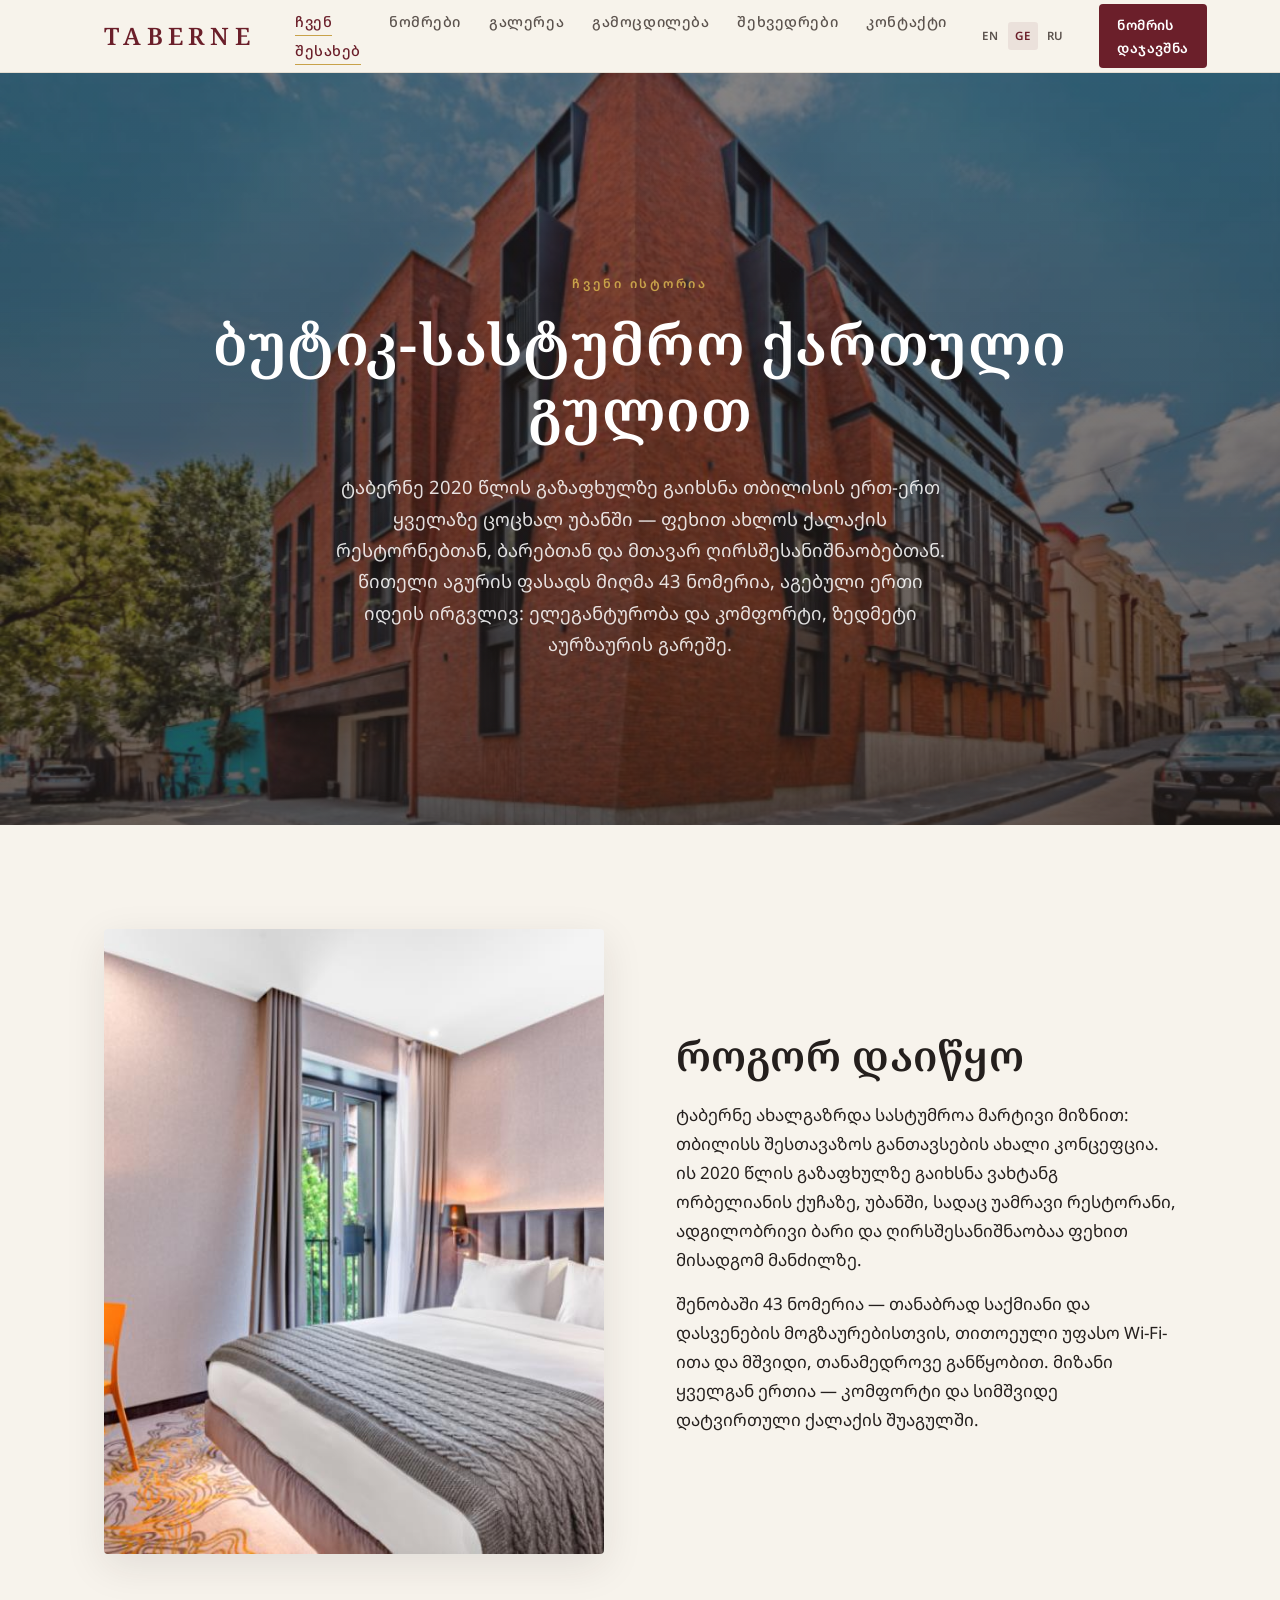
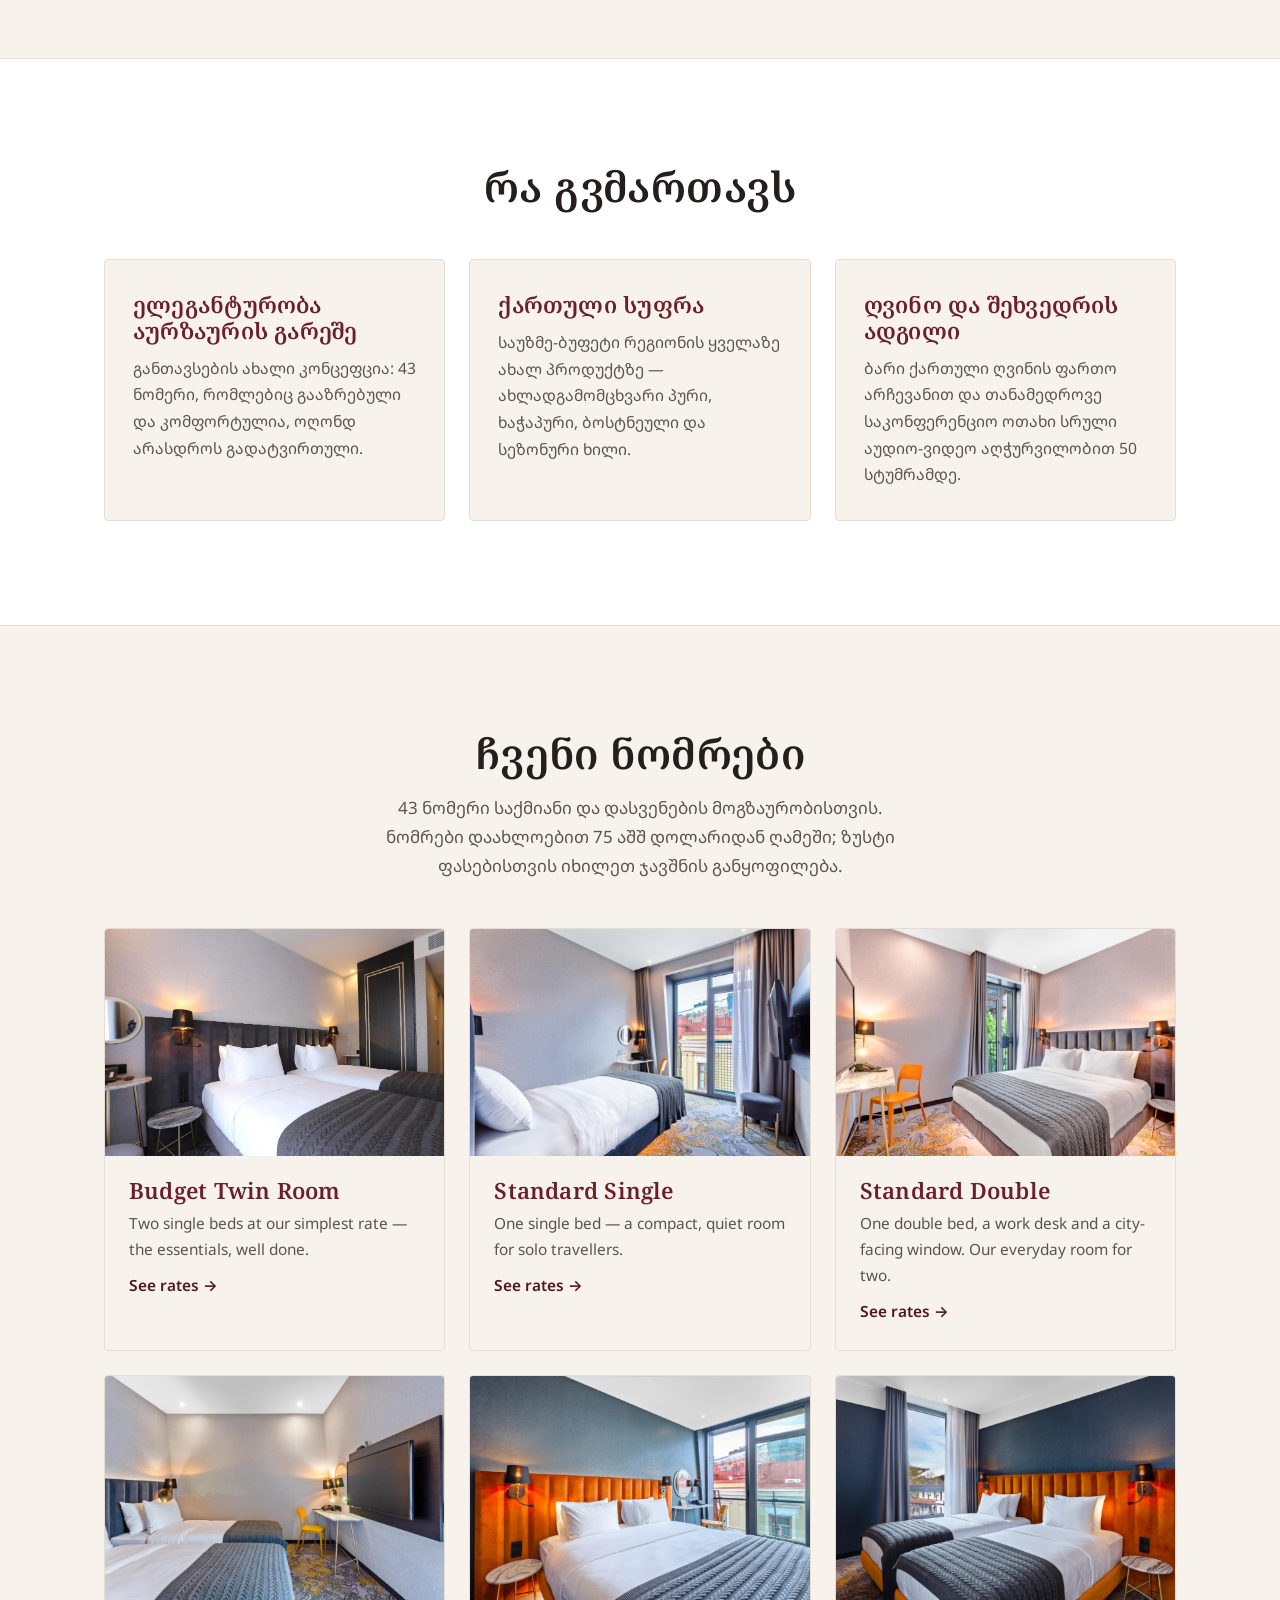
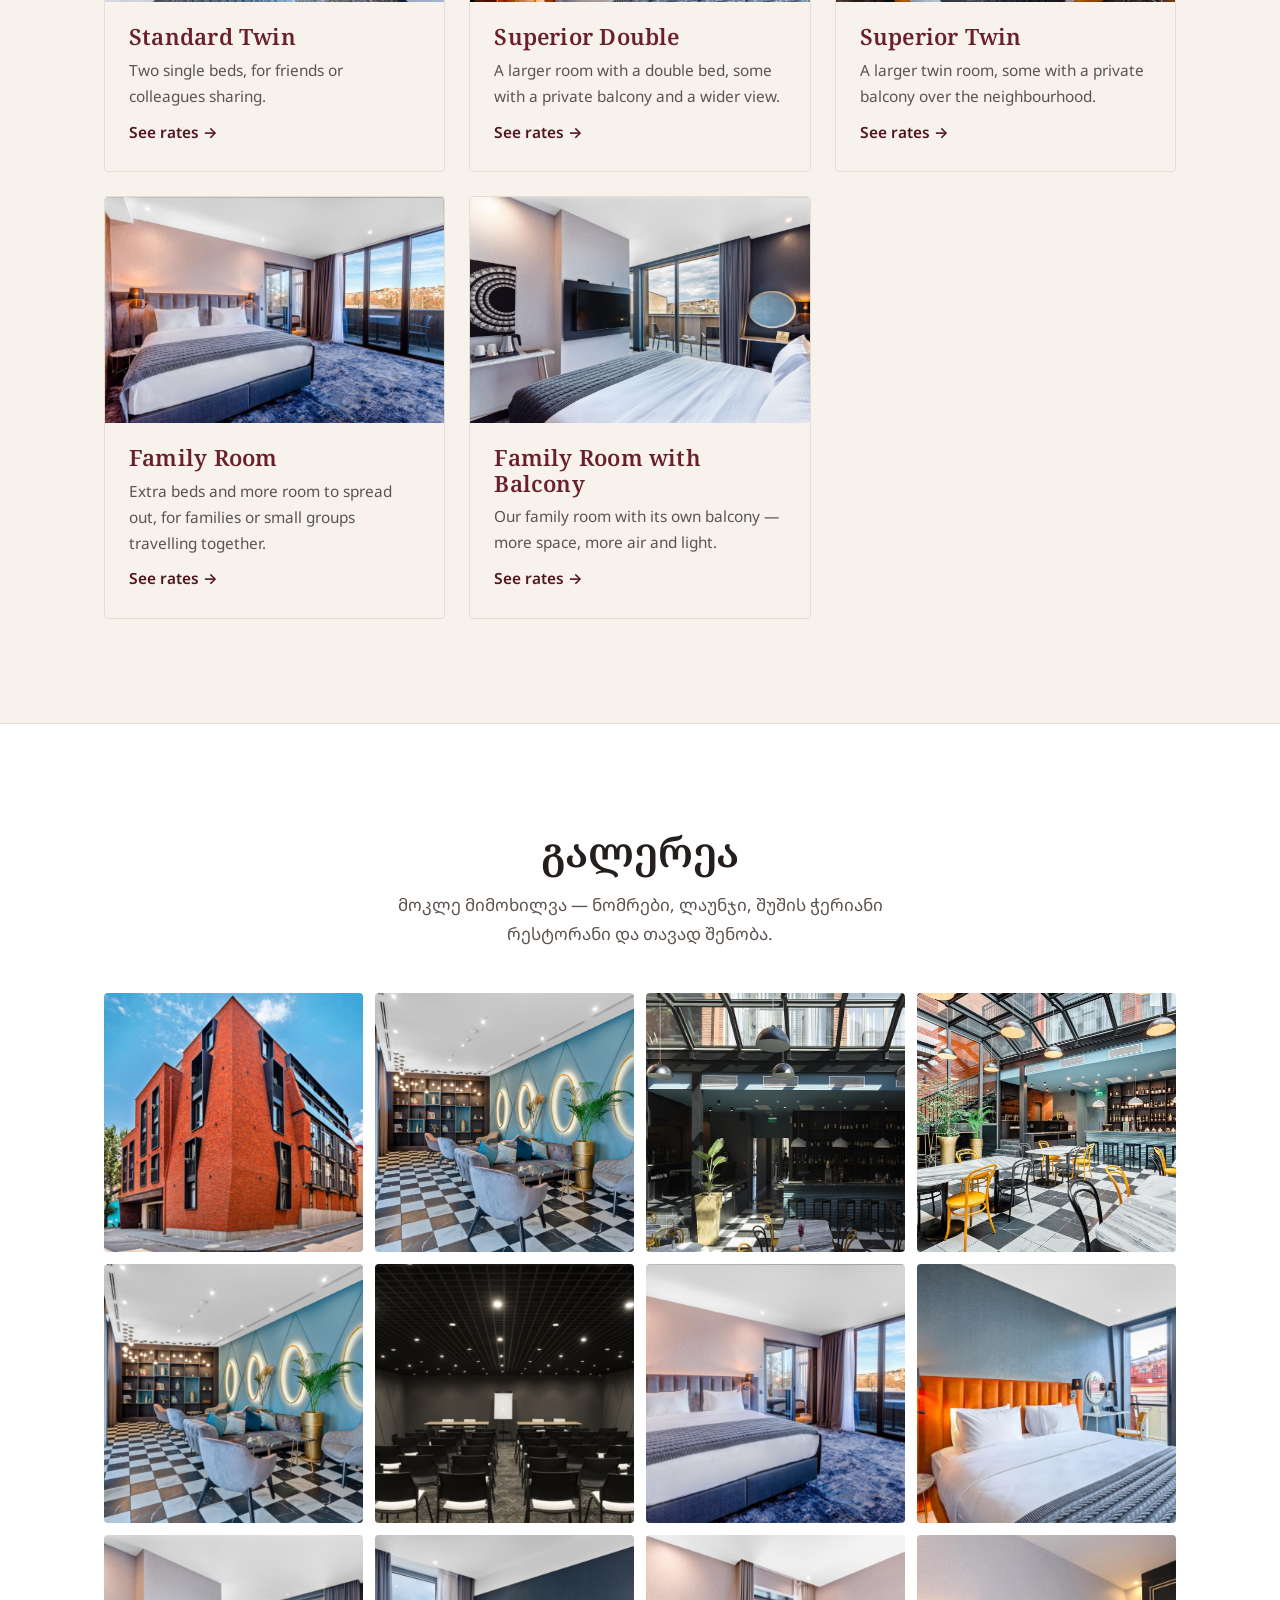
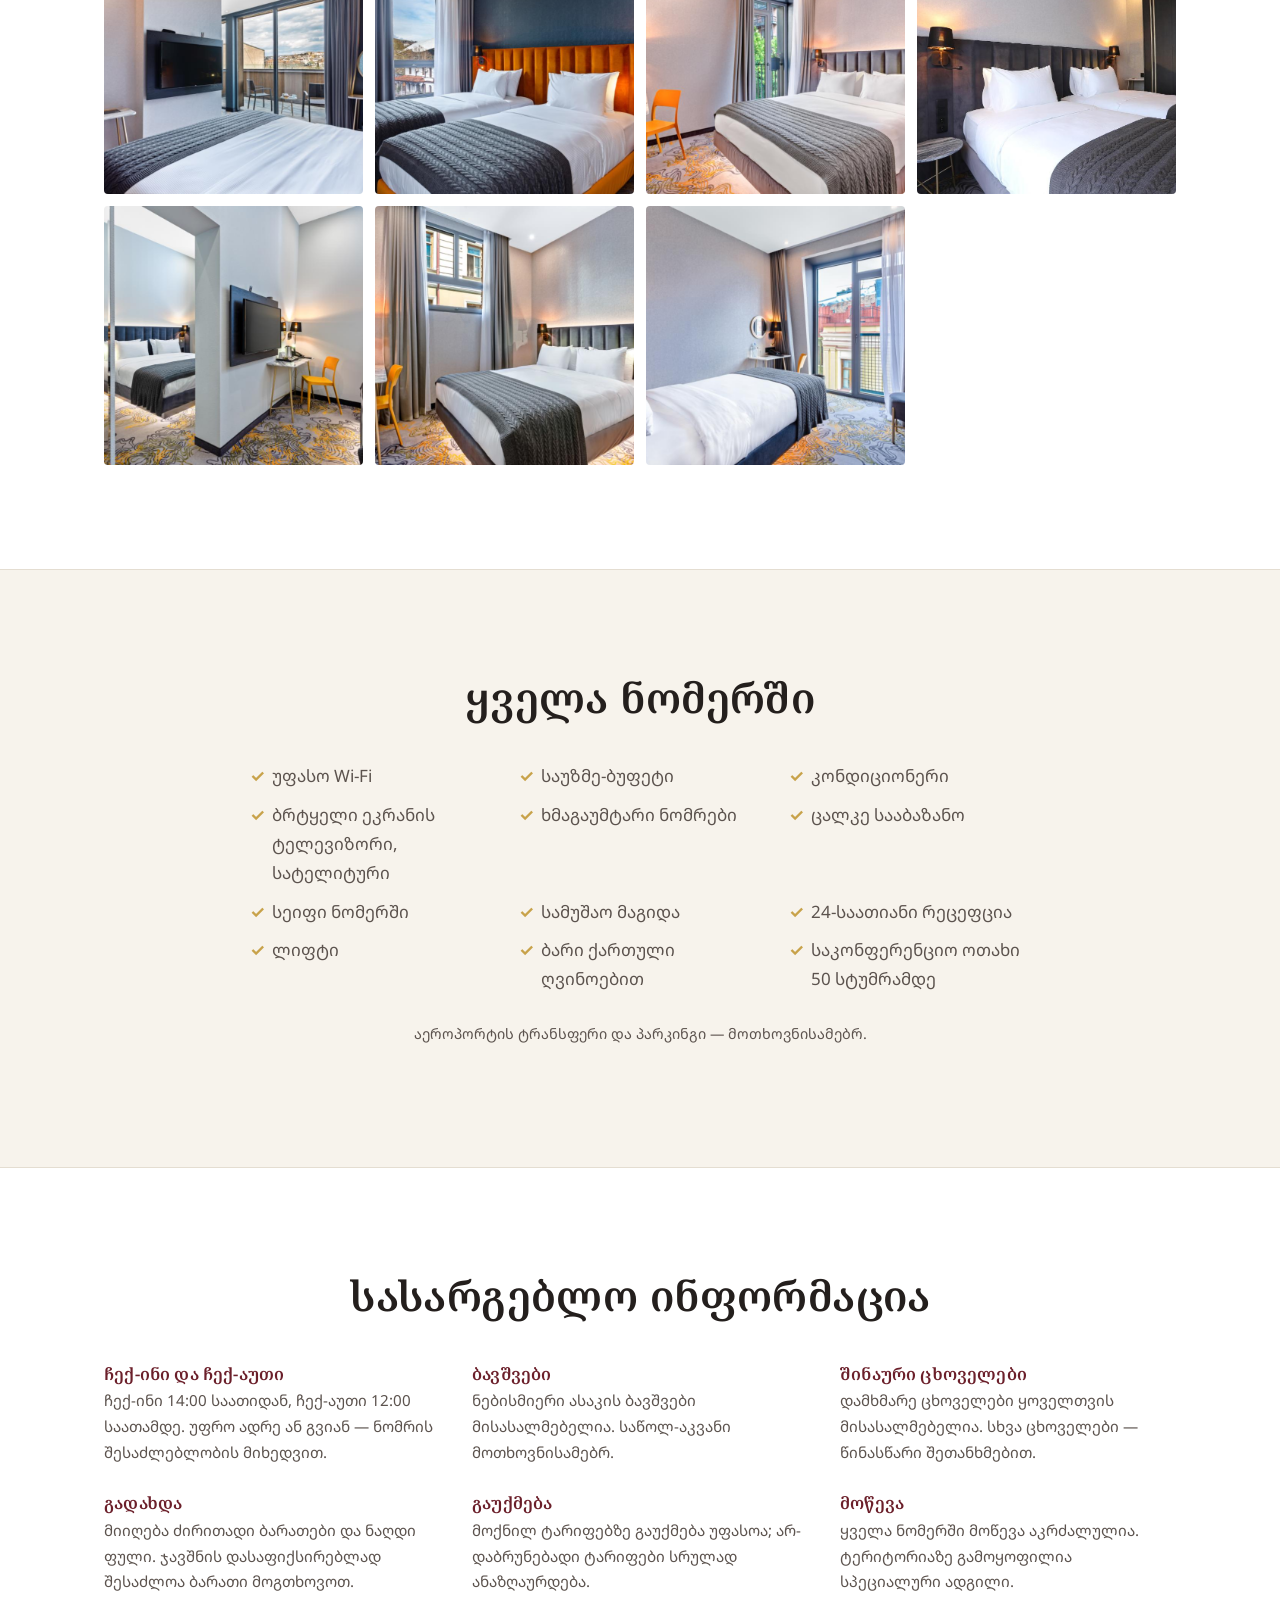
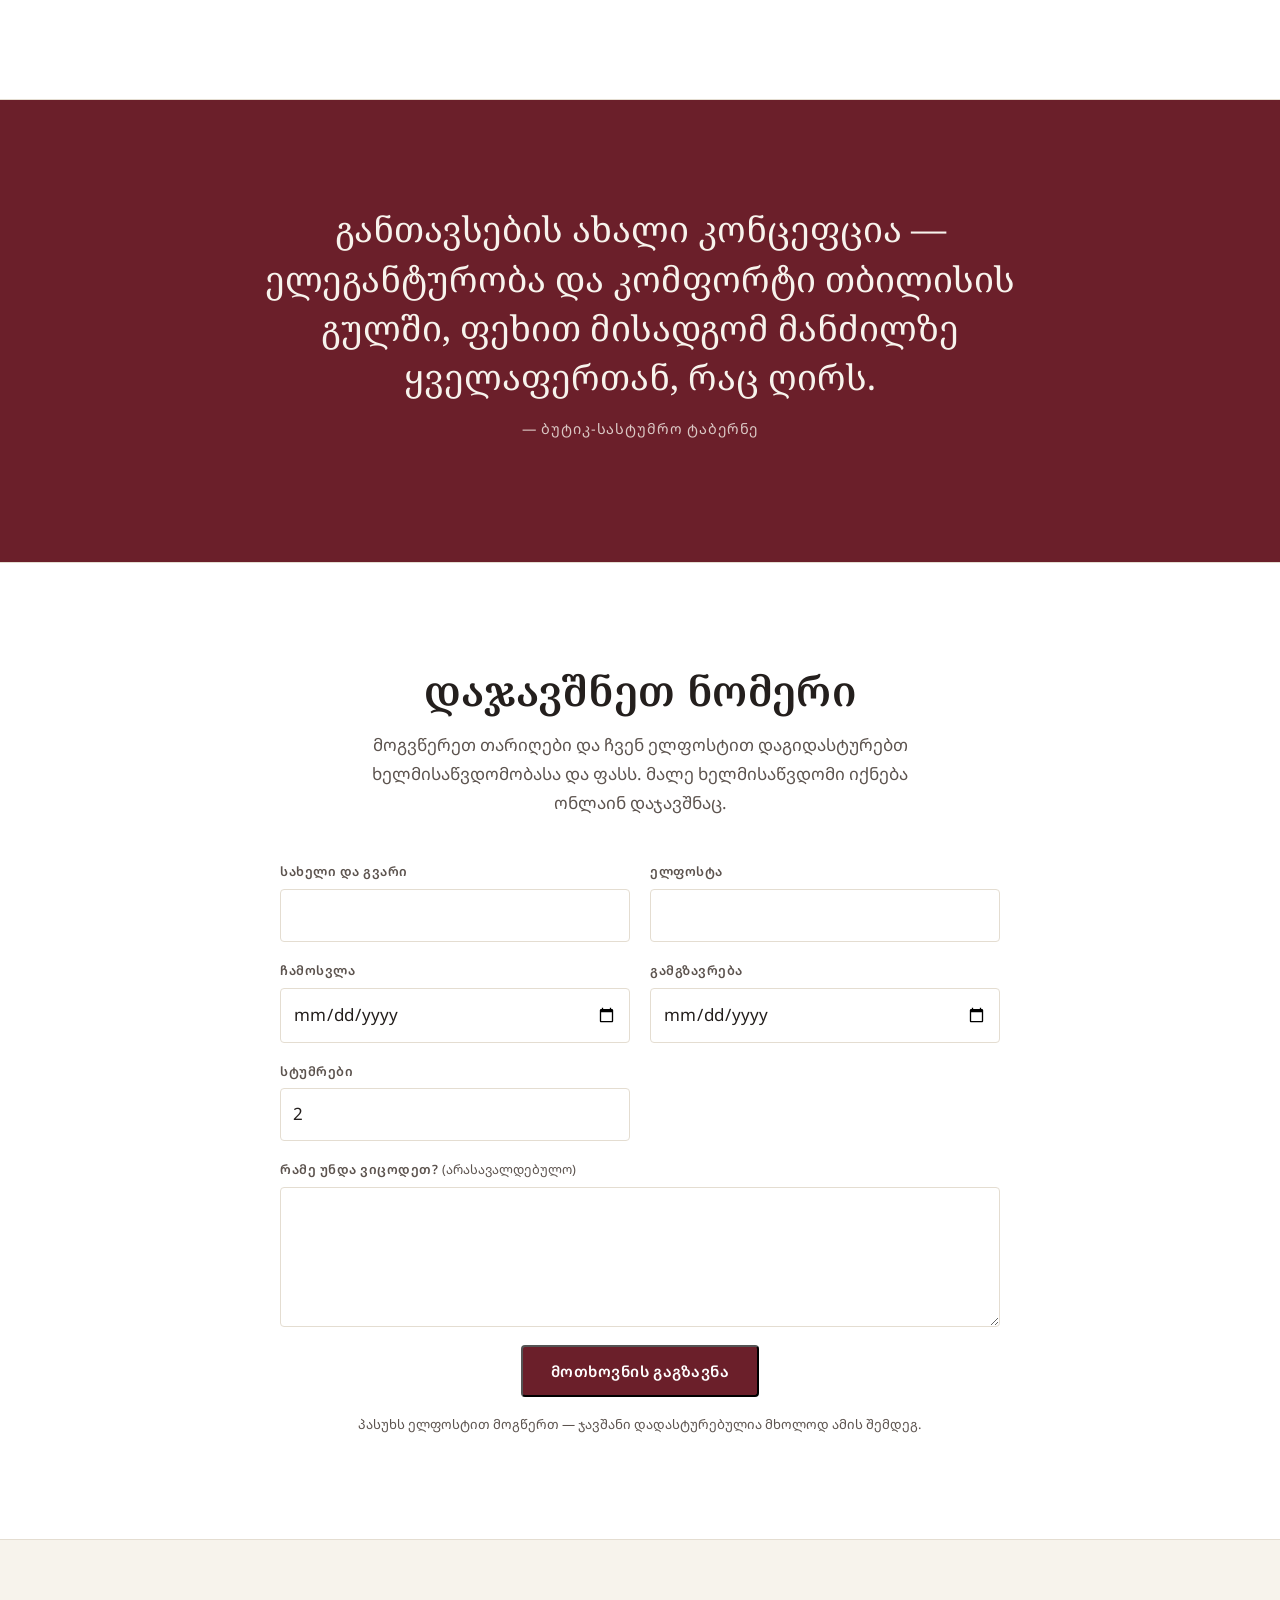
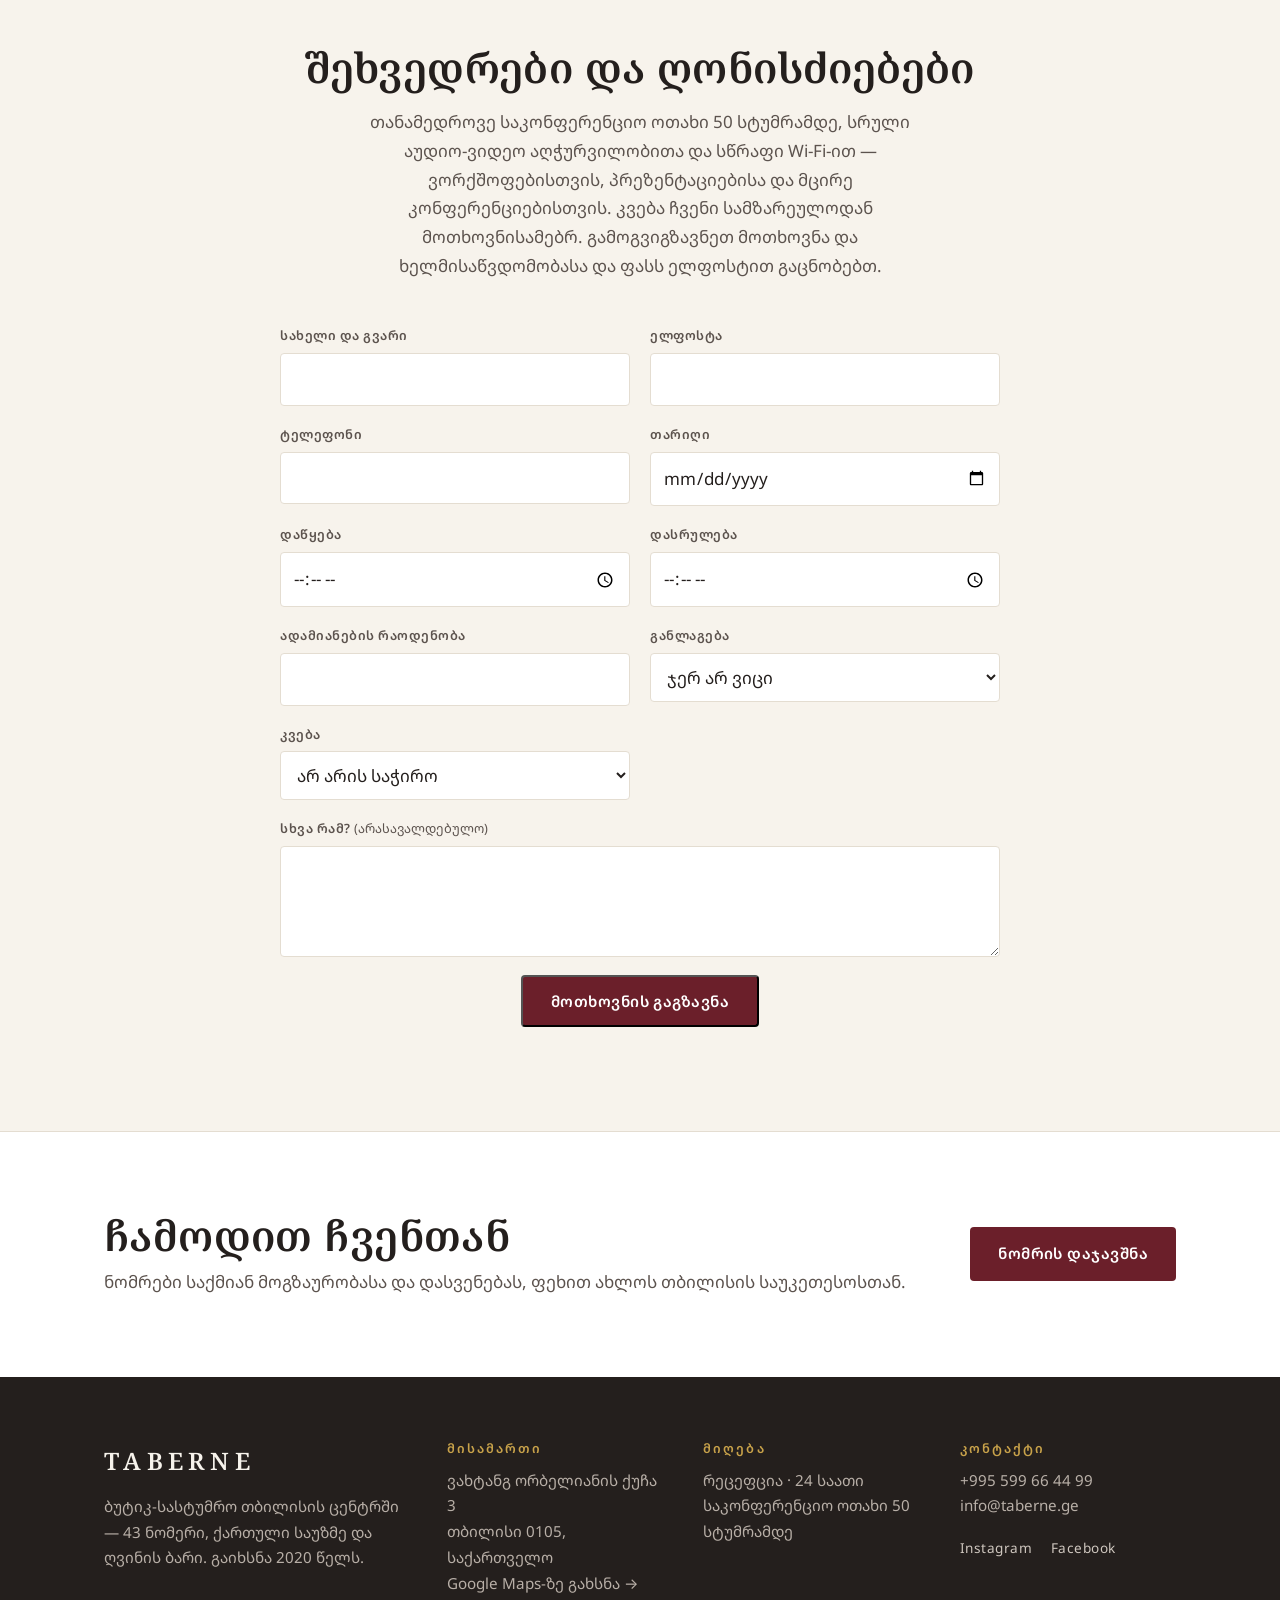
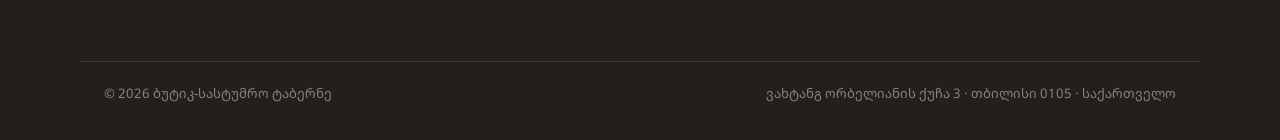
==== ka.html @ 369ffd7f "Forms now submit via Web3Forms (no mail app needed) + add a meeting-room form New js/forms.js posts " ====
<!DOCTYPE html>
<html lang="ka">
<head>
  <meta charset="UTF-8" />
  <meta name="viewport" content="width=device-width, initial-scale=1" />
  <title>ჩვენ შესახებ — ტაბერნე</title>
  <meta name="description" content="ტაბერნე — ბუტიკ-სასტუმრო თბილისის ცენტრში. 43 ნომერი, ქართული საუზმე და ღვინის ბარი. გაიხსნა 2020 წელს." />
  <link rel="preconnect" href="https://fonts.googleapis.com" />
  <link rel="preconnect" href="https://fonts.gstatic.com" crossorigin />
  <link href="https://fonts.googleapis.com/css2?family=Cormorant+Garamond:wght@500;600&family=Inter:wght@400;500;600&family=Noto+Serif+Georgian:wght@500;600&family=Noto+Sans+Georgian:wght@400;500;600&display=swap" rel="stylesheet" />
  <link rel="alternate" hreflang="en" href="index.html" />
  <link rel="alternate" hreflang="ka" href="ka.html" />
  <link rel="alternate" hreflang="ru" href="ru.html" />
  <link rel="stylesheet" href="css/styles.css" />
  <script src="js/gallery.js" defer></script>
  <script src="js/forms.js" defer></script>
</head>
<body>
  <!-- ============ NAVBAR ============ -->
  <header class="site-header">
    <div class="container nav-inner">
      <a href="#top" class="brand">TABERNE</a>

      <input type="checkbox" id="nav-toggle" class="nav-toggle" hidden />
      <label for="nav-toggle" class="nav-burger" aria-label="მენიუ">
        <span></span><span></span><span></span>
      </label>

      <nav class="nav">
        <ul class="nav-list">
          <li><a href="#story" class="is-active">ჩვენ შესახებ</a></li>
          <li><a href="#rooms">ნომრები</a></li>
          <li><a href="#gallery">გალერეა</a></li>
          <li><a href="#guides">გამოცდილება</a></li>
          <li><a href="#meetings">შეხვედრები</a></li>
          <li><a href="#contact">კონტაქტი</a></li>
        </ul>
        <div class="lang-switch" aria-label="ენა">
          <a href="index.html" hreflang="en">EN</a>
          <a href="ka.html" class="is-active" hreflang="ka">GE</a>
          <a href="ru.html" hreflang="ru">RU</a>
        </div>
        <a href="#reserve" class="btn btn--sm">ნომრის დაჯავშნა</a>
      </nav>
    </div>
  </header>

  <main>
    <!-- ============ HERO ============ -->
    <section class="hero" id="top">
      <div class="container">
        <p class="eyebrow">ჩვენი ისტორია</p>
        <h1>ბუტიკ-სასტუმრო ქართული გულით</h1>
        <p class="hero-lead">
          ტაბერნე 2020 წლის გაზაფხულზე გაიხსნა თბილისის ერთ-ერთ ყველაზე ცოცხალ
          უბანში &mdash; ფეხით ახლოს ქალაქის რესტორნებთან, ბარებთან და მთავარ
          ღირსშესანიშნაობებთან. წითელი აგურის ფასადს მიღმა 43 ნომერია, აგებული
          ერთი იდეის ირგვლივ: ელეგანტურობა და კომფორტი, ზედმეტი აურზაურის გარეშე.
        </p>
      </div>
    </section>

    <!-- ============ STORY ============ -->
    <section id="story" class="section">
      <div class="container grid-2">
        <img class="media"
             src="images/gallery-03.jpg"
             alt="ტაბერნეს ორადგილიანი ნომერი ხავერდის საწოლის თავით, სამუშაო მაგიდითა და პატარა აივნით" />
        <div>
          <h2>როგორ დაიწყო</h2>
          <p>
            ტაბერნე ახალგაზრდა სასტუმროა მარტივი მიზნით: თბილისს შესთავაზოს
            განთავსების ახალი კონცეფცია. ის 2020 წლის გაზაფხულზე გაიხსნა ვახტანგ
            ორბელიანის ქუჩაზე, უბანში, სადაც უამრავი რესტორანი, ადგილობრივი ბარი
            და ღირსშესანიშნაობაა ფეხით მისადგომ მანძილზე.
          </p>
          <p>
            შენობაში 43 ნომერია &mdash; თანაბრად საქმიანი და დასვენების
            მოგზაურებისთვის, თითოეული უფასო Wi-Fi-ითა და მშვიდი, თანამედროვე
            განწყობით. მიზანი ყველგან ერთია &mdash; კომფორტი და სიმშვიდე დატვირთული
            ქალაქის შუაგულში.
          </p>
        </div>
      </div>
    </section>

    <!-- ============ VALUES ============ -->
    <section class="section section--muted" id="guides">
      <div class="container">
        <h2 class="center">რა გვმართავს</h2>
        <div class="cards">
          <article class="card">
            <h3>ელეგანტურობა აურზაურის გარეშე</h3>
            <p>განთავსების ახალი კონცეფცია: 43 ნომერი, რომლებიც გააზრებული და კომფორტულია, ოღონდ არასდროს გადატვირთული.</p>
          </article>
          <article class="card">
            <h3>ქართული სუფრა</h3>
            <p>საუზმე-ბუფეტი რეგიონის ყველაზე ახალ პროდუქტზე &mdash; ახლადგამომცხვარი პური, ხაჭაპური, ბოსტნეული და სეზონური ხილი.</p>
          </article>
          <article class="card">
            <h3>ღვინო და შეხვედრის ადგილი</h3>
            <p>ბარი ქართული ღვინის ფართო არჩევანით და თანამედროვე საკონფერენციო ოთახი სრული აუდიო-ვიდეო აღჭურვილობით 50 სტუმრამდე.</p>
          </article>
        </div>
      </div>
    </section>

    <!-- ============ ROOM GALLERY ============ -->
    <section class="section" id="rooms">
      <div class="container">
        <h2 class="center">ჩვენი ნომრები</h2>
        <p class="center section-lead">
          43 ნომერი საქმიანი და დასვენების მოგზაურობისთვის. ნომრები დაახლოებით
          75 აშშ დოლარიდან ღამეში; ზუსტი ფასებისთვის იხილეთ ჯავშნის განყოფილება.
        </p>

        <div class="rooms-grid">
          <article class="room-card">
            <img src="images/gallery-13.jpg" alt="Budget twin room with two single beds and a dark upholstered headboard" />
            <div class="room-card-body">
              <h3>Budget Twin Room</h3>
              <p>Two single beds at our simplest rate &mdash; the essentials, well done.</p>
              <p class="room-price"><a href="#reserve">See rates &rarr;</a></p>
            </div>
          </article>
          <article class="room-card">
            <img src="images/gallery-01.jpg" alt="Single room with a large window onto the street below" />
            <div class="room-card-body">
              <h3>Standard Single</h3>
              <p>One single bed &mdash; a compact, quiet room for solo travellers.</p>
              <p class="room-price"><a href="#reserve">See rates &rarr;</a></p>
            </div>
          </article>
          <article class="room-card">
            <img src="images/gallery-03.jpg" alt="Standard double room with a velvet headboard and a small balcony" />
            <div class="room-card-body">
              <h3>Standard Double</h3>
              <p>One double bed, a work desk and a city-facing window. Our everyday room for two.</p>
              <p class="room-price"><a href="#reserve">See rates &rarr;</a></p>
            </div>
          </article>
          <article class="room-card">
            <img src="images/gallery-02.jpg" alt="Standard twin room with two beds and a yellow desk chair" />
            <div class="room-card-body">
              <h3>Standard Twin</h3>
              <p>Two single beds, for friends or colleagues sharing.</p>
              <p class="room-price"><a href="#reserve">See rates &rarr;</a></p>
            </div>
          </article>
          <article class="room-card">
            <img src="images/gallery-05.jpg" alt="Superior double room with an orange velvet headboard and deep teal walls" />
            <div class="room-card-body">
              <h3>Superior Double</h3>
              <p>A larger room with a double bed, some with a private balcony and a wider view.</p>
              <p class="room-price"><a href="#reserve">See rates &rarr;</a></p>
            </div>
          </article>
          <article class="room-card">
            <img src="images/gallery-04.jpg" alt="Superior twin room with navy walls and a view over the Tbilisi hills" />
            <div class="room-card-body">
              <h3>Superior Twin</h3>
              <p>A larger twin room, some with a private balcony over the neighbourhood.</p>
              <p class="room-price"><a href="#reserve">See rates &rarr;</a></p>
            </div>
          </article>
          <article class="room-card">
            <img src="images/gallery-15.jpg" alt="Spacious family room with floor-to-ceiling windows and a balcony over the city" />
            <div class="room-card-body">
              <h3>Family Room</h3>
              <p>Extra beds and more room to spread out, for families or small groups travelling together.</p>
              <p class="room-price"><a href="#reserve">See rates &rarr;</a></p>
            </div>
          </article>
          <article class="room-card">
            <img src="images/gallery-11.jpg" alt="Family room with a private balcony looking over the rooftops of Tbilisi" />
            <div class="room-card-body">
              <h3>Family Room with Balcony</h3>
              <p>Our family room with its own balcony &mdash; more space, more air and light.</p>
              <p class="room-price"><a href="#reserve">See rates &rarr;</a></p>
            </div>
          </article>
        </div>
      </div>
    </section>

    <!-- ============ GALLERY ============ -->
    <section class="section section--muted" id="gallery">
      <div class="container">
        <h2 class="center">გალერეა</h2>
        <p class="center section-lead">
          მოკლე მიმოხილვა &mdash; ნომრები, ლაუნჯი, შუშის ჭერიანი რესტორანი და
          თავად შენობა.
        </p>
        <div class="photo-gallery">
          <img src="images/gallery-10.jpg" alt="ტაბერნეს წითელი აგურის ფასადი ვახტანგ ორბელიანის ქუჩაზე" />
          <img src="images/property-03.jpg" alt="ლურჯი პანელებით მოპირკეთებული ლაუნჯი ოქროსფერი რგოლისებრი შუქებითა და ჭადრაკული იატაკით" />
          <img src="images/property-04.jpg" alt="შუშის ჭერიანი რესტორანი მარმარილოს მაგიდებითა და მოხრილი ხის სკამებით" />
          <img src="images/gallery-08.jpg" alt="რესტორნის ატრიუმი ორფერდა შუშის ჭერქვეშ" />
          <img src="images/gallery-07.jpg" alt="ლაუნჯის სავარძლები პანელოვანი კედლის გასწვრივ" />
          <img src="images/gallery-09.jpg" alt="საკონფერენციო ოთახი თეატრალურად განლაგებული სკამებით" />
          <img src="images/gallery-15.jpg" alt="ფართო საოჯახო ნომერი იატაკიდან ჭერამდე ფანჯრებითა და აივნით" />
          <img src="images/gallery-05.jpg" alt="ორადგილიანი ნომერი ნარინჯისფერი ხავერდის საწოლის თავითა და მუქი ზურმუხტისფერი კედლებით" />
          <img src="images/gallery-11.jpg" alt="ნომერი პირადი აივნით თბილისის სახურავებზე ხედით" />
          <img src="images/gallery-04.jpg" alt="ტვინ-ნომერი მუქი ლურჯი კედლებითა და თბილისის მთების ხედით" />
          <img src="images/gallery-03.jpg" alt="ორადგილიანი ნომერი ხავერდის საწოლის თავითა და პატარა აივნით" />
          <img src="images/gallery-13.jpg" alt="ტვინ-ნომერი ორი ცალკეული საწოლითა და მუქი საწოლის თავით" />
          <img src="images/gallery-06.jpg" alt="ნომერი სარკიანი კარადითა და ნახატიანი ხალიჩით" />
          <img src="images/gallery-12.jpg" alt="კომპაქტური ორადგილიანი ნომერი მეზობელი ფასადისკენ გახსნილი ფანჯრით" />
          <img src="images/gallery-01.jpg" alt="ერთადგილიანი ნომერი დიდი ფანჯრით ქუჩისკენ" />
        </div>
      </div>
    </section>

    <!-- ============ AMENITIES ============ -->
    <section class="section" id="amenities">
      <div class="container">
        <h2 class="center">ყველა ნომერში</h2>
        <ul class="amenities">
          <li>უფასო Wi-Fi</li>
          <li>საუზმე-ბუფეტი</li>
          <li>კონდიციონერი</li>
          <li>ბრტყელი ეკრანის ტელევიზორი, სატელიტური</li>
          <li>ხმაგაუმტარი ნომრები</li>
          <li>ცალკე სააბაზანო</li>
          <li>სეიფი ნომერში</li>
          <li>სამუშაო მაგიდა</li>
          <li>24-საათიანი რეცეფცია</li>
          <li>ლიფტი</li>
          <li>ბარი ქართული ღვინოებით</li>
          <li>საკონფერენციო ოთახი 50 სტუმრამდე</li>
        </ul>
        <p class="center amenities-note">აეროპორტის ტრანსფერი და პარკინგი &mdash; მოთხოვნისამებრ.</p>
      </div>
    </section>

    <!-- ============ GOOD TO KNOW ============ -->
    <section class="section section--muted" id="stay">
      <div class="container">
        <h2 class="center">სასარგებლო ინფორმაცია</h2>
        <div class="stay-grid">
          <div>
            <h3>ჩექ-ინი და ჩექ-აუთი</h3>
            <p>ჩექ-ინი 14:00 საათიდან, ჩექ-აუთი 12:00 საათამდე. უფრო ადრე ან გვიან &mdash; ნომრის შესაძლებლობის მიხედვით.</p>
          </div>
          <div>
            <h3>ბავშვები</h3>
            <p>ნებისმიერი ასაკის ბავშვები მისასალმებელია. საწოლ-აკვანი მოთხოვნისამებრ.</p>
          </div>
          <div>
            <h3>შინაური ცხოველები</h3>
            <p>დამხმარე ცხოველები ყოველთვის მისასალმებელია. სხვა ცხოველები &mdash; წინასწარი შეთანხმებით.</p>
          </div>
          <div>
            <h3>გადახდა</h3>
            <p>მიიღება ძირითადი ბარათები და ნაღდი ფული. ჯავშნის დასაფიქსირებლად შესაძლოა ბარათი მოგთხოვოთ.</p>
          </div>
          <div>
            <h3>გაუქმება</h3>
            <p>მოქნილ ტარიფებზე გაუქმება უფასოა; არ-დაბრუნებადი ტარიფები სრულად ანაზღაურდება.</p>
          </div>
          <div>
            <h3>მოწევა</h3>
            <p>ყველა ნომერში მოწევა აკრძალულია. ტერიტორიაზე გამოყოფილია სპეციალური ადგილი.</p>
          </div>
        </div>
      </div>
    </section>

    <!-- ============ QUOTE ============ -->
    <section class="section quote">
      <div class="container">
        <blockquote>
          განთავსების ახალი კონცეფცია &mdash; ელეგანტურობა და კომფორტი თბილისის
          გულში, ფეხით მისადგომ მანძილზე ყველაფერთან, რაც ღირს.
        </blockquote>
        <p class="quote-by">&mdash; ბუტიკ-სასტუმრო ტაბერნე</p>
      </div>
    </section>

    <!-- ============ RESERVE ============ -->
    <section class="section section--muted" id="reserve">
      <div class="container">
        <h2 class="center">დაჯავშნეთ ნომერი</h2>
        <p class="center section-lead">
          მოგვწერეთ თარიღები და ჩვენ ელფოსტით დაგიდასტურებთ ხელმისაწვდომობასა და
          ფასს. მალე ხელმისაწვდომი იქნება ონლაინ დაჯავშნაც.
        </p>

        <!-- Real-time booking engine (area.ly — Taberne property 134) -->
        <div class="booking-embed">
          <div id="ar-root" data-property="134"></div>
        </div>

        <div class="reserve-fallback">
          <form id="reserve-form" class="reserve-form w3form" novalidate
                data-subject="Room request - Taberne website"
                data-sending="იგზავნება..."
                data-ok="მადლობა — თქვენი მოთხოვნა მიღებულია, დაგიკავშირდებით ელფოსტით."
                data-err="სამწუხაროდ, რაღაც ვერ მოხერხდა. მოგვწერეთ: info@taberne.ge">
            <div class="field">
              <label for="rf-name">სახელი და გვარი</label>
              <input id="rf-name" name="name" type="text" autocomplete="name" required />
            </div>
            <div class="field">
              <label for="rf-email">ელფოსტა</label>
              <input id="rf-email" name="email" type="email" autocomplete="email" required />
            </div>
            <div class="field">
              <label for="rf-arrival">ჩამოსვლა</label>
              <input id="rf-arrival" name="arrival" type="date" required />
            </div>
            <div class="field">
              <label for="rf-departure">გამგზავრება</label>
              <input id="rf-departure" name="departure" type="date" required />
            </div>
            <div class="field">
              <label for="rf-guests">სტუმრები</label>
              <input id="rf-guests" name="guests" type="number" min="1" max="10" value="2" required />
            </div>
            <div class="field field--full">
              <label for="rf-message">რამე უნდა ვიცოდეთ? <span class="opt">(არასავალდებულო)</span></label>
              <textarea id="rf-message" name="message" rows="4"></textarea>
            </div>
            <input type="checkbox" name="botcheck" class="hp" tabindex="-1" autocomplete="off" aria-hidden="true" />
            <div class="field field--full form-actions">
              <button type="submit" class="btn">მოთხოვნის გაგზავნა</button>
              <p class="form-note">პასუხს ელფოსტით მოგწერთ — ჯავშანი დადასტურებულია მხოლოდ ამის შემდეგ.</p>
            </div>
            <p class="form-status field--full" hidden></p>
          </form>
        </div>
      </div>
    </section>

    <!-- ============ MEETINGS ============ -->
    <section class="section" id="meetings">
      <div class="container">
        <h2 class="center">შეხვედრები და ღონისძიებები</h2>
        <p class="center section-lead">
          თანამედროვე საკონფერენციო ოთახი 50 სტუმრამდე, სრული აუდიო-ვიდეო
          აღჭურვილობითა და სწრაფი Wi-Fi-ით &mdash; ვორქშოფებისთვის,
          პრეზენტაციებისა და მცირე კონფერენციებისთვის. კვება ჩვენი სამზარეულოდან
          მოთხოვნისამებრ. გამოგვიგზავნეთ მოთხოვნა და ხელმისაწვდომობასა და ფასს
          ელფოსტით გაცნობებთ.
        </p>

        <form class="reserve-form w3form" novalidate
              data-subject="Meeting room enquiry - Taberne website"
              data-sending="იგზავნება..."
              data-ok="მადლობა — თქვენი მოთხოვნა მიღებულია. ხელმისაწვდომობასა და ფასს ელფოსტით მოგწერთ."
              data-err="სამწუხაროდ, რაღაც ვერ მოხერხდა. მოგვწერეთ: info@taberne.ge">
          <div class="field">
            <label for="mf-name">სახელი და გვარი</label>
            <input id="mf-name" name="name" type="text" autocomplete="name" required />
          </div>
          <div class="field">
            <label for="mf-email">ელფოსტა</label>
            <input id="mf-email" name="email" type="email" autocomplete="email" required />
          </div>
          <div class="field">
            <label for="mf-phone">ტელეფონი</label>
            <input id="mf-phone" name="phone" type="tel" autocomplete="tel" />
          </div>
          <div class="field">
            <label for="mf-date">თარიღი</label>
            <input id="mf-date" name="date" type="date" required />
          </div>
          <div class="field">
            <label for="mf-start">დაწყება</label>
            <input id="mf-start" name="start_time" type="time" />
          </div>
          <div class="field">
            <label for="mf-end">დასრულება</label>
            <input id="mf-end" name="end_time" type="time" />
          </div>
          <div class="field">
            <label for="mf-people">ადამიანების რაოდენობა</label>
            <input id="mf-people" name="people" type="number" min="1" max="50" />
          </div>
          <div class="field">
            <label for="mf-layout">განლაგება</label>
            <select id="mf-layout" name="layout">
              <option>ჯერ არ ვიცი</option>
              <option>თეატრი</option>
              <option>საბჭო</option>
              <option>U-ფორმა</option>
              <option>საკლასო</option>
            </select>
          </div>
          <div class="field">
            <label for="mf-catering">კვება</label>
            <select id="mf-catering" name="catering">
              <option>არ არის საჭირო</option>
              <option>ყავა და საჭმელი</option>
              <option>ლანჩი</option>
              <option>სრული დღე</option>
            </select>
          </div>
          <div class="field field--full">
            <label for="mf-message">სხვა რამ? <span class="opt">(არასავალდებულო)</span></label>
            <textarea id="mf-message" name="message" rows="3"></textarea>
          </div>
          <input type="checkbox" name="botcheck" class="hp" tabindex="-1" autocomplete="off" aria-hidden="true" />
          <div class="field field--full form-actions">
            <button type="submit" class="btn">მოთხოვნის გაგზავნა</button>
          </div>
          <p class="form-status field--full" hidden></p>
        </form>
      </div>
    </section>

    <!-- ============ CTA ============ -->
    <section class="cta">
      <div class="container cta-inner">
        <div>
          <h2>ჩამოდით ჩვენთან</h2>
          <p>ნომრები საქმიან მოგზაურობასა და დასვენებას, ფეხით ახლოს თბილისის საუკეთესოსთან.</p>
        </div>
        <a href="#reserve" class="btn">ნომრის დაჯავშნა</a>
      </div>
    </section>
  </main>

  <!-- ============ FOOTER ============ -->
  <footer class="site-footer" id="contact">
    <div class="container footer-grid">
      <div class="footer-col">
        <a href="#top" class="brand brand--footer">TABERNE</a>
        <p class="footer-note">ბუტიკ-სასტუმრო თბილისის ცენტრში &mdash; 43 ნომერი, ქართული საუზმე და ღვინის ბარი. გაიხსნა 2020 წელს.</p>
      </div>

      <div class="footer-col">
        <h4>მისამართი</h4>
        <p>ვახტანგ ორბელიანის ქუჩა 3<br />თბილისი 0105, საქართველო<br />
        <a href="https://www.google.com/maps/search/?api=1&amp;query=41.698957%2C44.804415" target="_blank" rel="noopener">Google Maps-ზე გახსნა &rarr;</a></p>
      </div>

      <div class="footer-col">
        <h4>მიღება</h4>
        <p>რეცეფცია &middot; 24 საათი<br />საკონფერენციო ოთახი 50 სტუმრამდე</p>
      </div>

      <div class="footer-col">
        <h4>კონტაქტი</h4>
        <p>
          <a href="tel:+995599664499">+995 599 66 44 99</a><br />
          <a href="mailto:info@taberne.ge">info@taberne.ge</a>
        </p>
        <ul class="social">
          <li><a href="https://www.instagram.com/taberneboutiquehotel/">Instagram</a></li>
          <li><a href="https://www.facebook.com/taberneboutiquehotel">Facebook</a></li>
        </ul>
      </div>
    </div>

    <div class="container footer-bottom">
      <p>&copy; 2026 ბუტიკ-სასტუმრო ტაბერნე</p>
      <p>ვახტანგ ორბელიანის ქუჩა 3 &middot; თბილისი 0105 &middot; საქართველო</p>
    </div>
  </footer>

  <!-- area.ly booking engine -->
  <script>
    (function (d, s, i, v, l) {
      var js = d.getElementsByTagName(s)[0];
      if (d.getElementById(i)) return;
      var el = d.createElement(s);
      el.id = i;
      el.onload = function () { if (window.AR) AR.init({}); };
      el.src = 'https://assets.arealy.net/bookingengine/' + l + '/' + v + '/sdk.min.js';
      js.parentNode.insertBefore(el, js);
    }(document, 'script', 'ar-sdk', 'v2.1', 'en'));
  </script>

</body>
</html>
---- css/styles.css ----
/* ============================================================
   Taberne — base stylesheet
   Layout: sticky navbar, content sections, multi-column footer
   ============================================================ */

:root {
  --wine:        #6b1f2a;
  --wine-dark:   #521620;
  --cream:       #f7f3ec;
  --paper:       #ffffff;
  --ink:         #241f1d;
  --ink-soft:    #5c534e;
  --gold:        #c8a24a;
  --line:        #e4ddd1;

  --font-head: "Cormorant Garamond", Georgia, "Times New Roman", serif;
  --font-body: "Inter", -apple-system, BlinkMacSystemFont, "Segoe UI", Roboto, sans-serif;

  --container: 1120px;
  --radius: 4px;
  --shadow: 0 12px 40px rgba(36, 31, 29, 0.10);
  --transition: 180ms ease;
}

/* ---------- Reset-ish ---------- */
*,
*::before,
*::after { box-sizing: border-box; }

html { scroll-behavior: smooth; scroll-padding-top: 88px; /* keep the sticky header from covering anchored sections */ }

body {
  margin: 0;
  font-family: var(--font-body);
  font-size: 17px;
  line-height: 1.7;
  color: var(--ink);
  background: var(--cream);
  -webkit-font-smoothing: antialiased;
}

img { max-width: 100%; display: block; }

a { color: inherit; text-decoration: none; }

h1, h2, h3, h4 {
  font-family: var(--font-head);
  font-weight: 600;
  line-height: 1.15;
  margin: 0 0 0.5em;
  letter-spacing: 0.01em;
}

h1 { font-size: clamp(2.4rem, 5vw, 3.6rem); }
h2 { font-size: clamp(1.9rem, 3.5vw, 2.6rem); }
h3 { font-size: 1.4rem; }

p { margin: 0 0 1rem; }

.container {
  width: 100%;
  max-width: var(--container);
  margin-inline: auto;
  padding-inline: 24px;
}

.center { text-align: center; }

/* ---------- Buttons ---------- */
.btn {
  display: inline-block;
  background: var(--wine);
  color: #fff;
  font-family: var(--font-body);
  font-size: 0.95rem;
  font-weight: 600;
  letter-spacing: 0.03em;
  padding: 14px 28px;
  border-radius: var(--radius);
  transition: background var(--transition), transform var(--transition);
}
.btn:hover { background: var(--wine-dark); transform: translateY(-1px); }
.btn--sm { padding: 9px 18px; font-size: 0.85rem; }

/* ============================================================
   NAVBAR
   ============================================================ */
.site-header {
  position: sticky;
  top: 0;
  z-index: 50;
  background: rgba(247, 243, 236, 0.9);
  backdrop-filter: saturate(160%) blur(8px);
  border-bottom: 1px solid var(--line);
}

.nav-inner {
  display: flex;
  align-items: center;
  justify-content: flex-start;
  gap: 40px;
  min-height: 72px;
}

.brand {
  font-family: var(--font-head);
  font-size: 1.5rem;
  font-weight: 600;
  letter-spacing: 0.22em;
  color: var(--wine);
}

.nav { display: flex; align-items: center; gap: 28px; flex: 1; }

.nav-list {
  display: flex;
  gap: 28px;
  margin: 0;
  padding: 0;
  list-style: none;
}

.nav-list a {
  font-size: 0.9rem;
  font-weight: 500;
  letter-spacing: 0.04em;
  text-transform: uppercase;
  color: var(--ink-soft);
  padding-bottom: 4px;
  border-bottom: 1px solid transparent;
  transition: color var(--transition), border-color var(--transition);
}
.nav-list a:hover,
.nav-list a.is-active {
  color: var(--wine);
  border-color: var(--gold);
}

/* Mobile burger (CSS-only toggle) */
.nav-burger { display: none; cursor: pointer; padding: 8px; margin-left: auto; }
.nav-burger span {
  display: block;
  width: 24px;
  height: 2px;
  margin: 5px 0;
  background: var(--ink);
  transition: transform var(--transition), opacity var(--transition);
}

/* ============================================================
   HERO
   ============================================================ */
.hero {
  position: relative;
  padding: clamp(96px, 16vw, 200px) 0 clamp(84px, 12vw, 150px);
  text-align: center;
  color: #fff;
  background:
    linear-gradient(rgba(36, 31, 29, 0.55), rgba(36, 31, 29, 0.68)),
    url("../images/gallery-10.jpg")
      center / cover no-repeat;
}
.hero h1 { color: #fff; }
.hero-lead {
  max-width: 620px;
  margin-inline: auto;
  font-size: 1.15rem;
  color: rgba(255, 255, 255, 0.86);
}

.eyebrow {
  font-size: 0.78rem;
  font-weight: 600;
  letter-spacing: 0.22em;
  text-transform: uppercase;
  color: var(--gold);
  margin-bottom: 1rem;
}

/* ============================================================
   SECTIONS
   ============================================================ */
.section { padding: clamp(56px, 9vw, 104px) 0; }
.section--muted { background: var(--paper); border-block: 1px solid var(--line); }

.grid-2 {
  display: grid;
  grid-template-columns: 1fr 1fr;
  gap: clamp(32px, 6vw, 72px);
  align-items: center;
}

.media {
  width: 100%;
  aspect-ratio: 4 / 5;
  object-fit: cover;
  border-radius: var(--radius);
  background: linear-gradient(135deg, var(--wine), var(--wine-dark));
  box-shadow: var(--shadow);
}

/* Room gallery */
.section-lead {
  max-width: 560px;
  margin: -0.3rem auto 44px;
  color: var(--ink-soft);
}
.gallery-grid {
  display: grid;
  grid-template-columns: repeat(3, 1fr);
  gap: 16px;
}
.gallery-grid img {
  width: 100%;
  aspect-ratio: 3 / 2;
  object-fit: cover;
  border-radius: var(--radius);
  transition: transform var(--transition);
}
.gallery-grid img:hover { transform: scale(1.02); }

/* Cards */
.cards {
  display: grid;
  grid-template-columns: repeat(3, 1fr);
  gap: 24px;
  margin-top: 48px;
}
.card {
  background: var(--cream);
  border: 1px solid var(--line);
  border-radius: var(--radius);
  padding: 32px 28px;
  transition: transform var(--transition), box-shadow var(--transition);
}
.card:hover { transform: translateY(-4px); box-shadow: var(--shadow); }
.card h3 { color: var(--wine); }
.card p { margin: 0; color: var(--ink-soft); font-size: 0.98rem; }

/* Quote */
.quote { text-align: center; background: var(--wine); color: var(--cream); }
.quote blockquote {
  font-family: var(--font-head);
  font-size: clamp(1.5rem, 3.5vw, 2.2rem);
  line-height: 1.4;
  max-width: 780px;
  margin: 0 auto 1rem;
}
.quote-by { letter-spacing: 0.06em; font-size: 0.9rem; opacity: 0.8; }

/* CTA */
.cta { background: var(--paper); border-top: 1px solid var(--line); padding: clamp(48px, 7vw, 80px) 0; }
.cta-inner {
  display: flex;
  align-items: center;
  justify-content: space-between;
  gap: 32px;
  flex-wrap: wrap;
}
.cta h2 { margin-bottom: 0.2em; }
.cta p { margin: 0; color: var(--ink-soft); }

/* ============================================================
   FOOTER
   ============================================================ */
.site-footer {
  background: var(--ink);
  color: #cfc7bf;
  padding-top: 64px;
  font-size: 0.95rem;
}

.footer-grid {
  display: grid;
  grid-template-columns: 1.4fr 1fr 1fr 1fr;
  gap: 40px;
  padding-bottom: 48px;
}

.brand--footer { color: var(--cream); display: inline-block; margin-bottom: 12px; }
.footer-note { color: #9a9089; max-width: 34ch; }

.footer-col h4 {
  font-family: var(--font-body);
  font-size: 0.8rem;
  font-weight: 600;
  letter-spacing: 0.16em;
  text-transform: uppercase;
  color: var(--gold);
  margin-bottom: 12px;
}
.footer-col p { color: #b8afa7; }
.footer-col a:hover { color: #fff; }

.social {
  list-style: none;
  margin: 14px 0 0;
  padding: 0;
  display: flex;
  gap: 18px;
}
.social a { color: #cfc7bf; font-size: 0.85rem; letter-spacing: 0.04em; }

.footer-bottom {
  display: flex;
  align-items: center;
  justify-content: space-between;
  padding: 20px 24px;
  border-top: 1px solid rgba(255, 255, 255, 0.1);
  font-size: 0.82rem;
  color: #8a817a;
}
.footer-bottom ul {
  list-style: none;
  display: flex;
  gap: 20px;
  margin: 0;
  padding: 0;
}
.footer-bottom a:hover { color: #fff; }

/* ============================================================
   RESPONSIVE
   ============================================================ */
@media (max-width: 860px) {
  .grid-2 { grid-template-columns: 1fr; }
  .media { aspect-ratio: 16 / 10; }
  .cards { grid-template-columns: 1fr; }
  .gallery-grid { grid-template-columns: 1fr 1fr; }
  .footer-grid { grid-template-columns: 1fr 1fr; }
}

@media (max-width: 720px) {
  .nav-burger { display: block; }
  .lang-switch { margin-left: 0; }

  .nav {
    position: absolute;
    inset: 72px 0 auto 0;
    flex-direction: column;
    align-items: flex-start;
    gap: 8px;
    background: var(--cream);
    border-bottom: 1px solid var(--line);
    padding: 16px 24px 24px;
    max-height: 0;
    overflow: hidden;
    transition: max-height var(--transition), padding var(--transition);
  }
  .nav-toggle:checked ~ .nav {
    max-height: 340px;
    padding-block: 16px 24px;
  }

  .nav-list {
    flex-direction: column;
    gap: 14px;
    width: 100%;
  }

  .nav-toggle:checked ~ .nav-burger span:nth-child(1) { transform: translateY(7px) rotate(45deg); }
  .nav-toggle:checked ~ .nav-burger span:nth-child(2) { opacity: 0; }
  .nav-toggle:checked ~ .nav-burger span:nth-child(3) { transform: translateY(-7px) rotate(-45deg); }
}

@media (max-width: 520px) {
  .footer-grid { grid-template-columns: 1fr; }
  .footer-bottom { flex-direction: column; gap: 10px; text-align: center; }
}

/* ---------- Reserve-a-room form ---------- */
.reserve-form {
  max-width: 720px;
  margin: 0 auto;
  display: grid;
  grid-template-columns: 1fr 1fr;
  gap: 18px 20px;
}
.field { display: flex; flex-direction: column; gap: 6px; }
.field--full { grid-column: 1 / -1; }

.reserve-form label {
  font-size: 0.8rem;
  font-weight: 600;
  letter-spacing: 0.04em;
  text-transform: uppercase;
  color: var(--ink-soft);
}
.reserve-form .opt { font-weight: 400; text-transform: none; letter-spacing: 0; }

.reserve-form input,
.reserve-form textarea {
  width: 100%;
  padding: 11px 12px;
  font: inherit;
  color: var(--ink);
  background: var(--paper);
  border: 1px solid var(--line);
  border-radius: var(--radius);
  transition: border-color var(--transition), box-shadow var(--transition);
}
.reserve-form textarea { resize: vertical; min-height: 96px; }

.reserve-form input:focus,
.reserve-form textarea:focus {
  outline: none;
  border-color: var(--wine);
  box-shadow: 0 0 0 3px rgba(107, 31, 42, 0.12);
}

.form-actions { display: flex; align-items: center; gap: 16px; flex-wrap: wrap; }
.form-note { margin: 0; font-size: 0.82rem; color: var(--ink-soft); }

@media (max-width: 720px) {
  .reserve-form { grid-template-columns: 1fr; }
}

/* ---------- area.ly booking widget + email fallback ---------- */
.booking-embed { max-width: 900px; margin: 0 auto; }
#ar-root:not(:empty) { width: 100%; min-height: 460px; margin-bottom: 32px; }
#ar-root > iframe { width: 100%; border: 0; }

.reserve-fallback { max-width: 720px; margin: 0 auto; }

/* ---------- Language switcher + per-language fonts ---------- */
html:lang(ka) {
  --font-head: "Noto Serif Georgian", "Cormorant Garamond", Georgia, serif;
  --font-body: "Noto Sans Georgian", "Inter", -apple-system, BlinkMacSystemFont, "Segoe UI", sans-serif;
}

.lang-switch { display: flex; align-items: center; gap: 2px; margin-left: auto; }
.lang-switch a {
  font-family: var(--font-body);
  font-size: 0.72rem;
  font-weight: 600;
  letter-spacing: 0.08em;
  color: var(--ink-soft);
  padding: 4px 7px;
  border-radius: 3px;
  transition: color var(--transition), background var(--transition);
}
.lang-switch a:hover { color: var(--wine); }
.lang-switch a.is-active { color: var(--wine); background: rgba(107, 31, 42, 0.08); }

@media (max-width: 860px) {
  .lang-switch { justify-content: center; margin-top: 6px; }
}

/* ---------- Room cards with photos + price ---------- */
.rooms-grid {
  display: grid;
  grid-template-columns: repeat(3, 1fr);
  gap: 24px;
  margin-top: 48px;
}
.room-card {
  background: var(--cream);
  border: 1px solid var(--line);
  border-radius: var(--radius);
  overflow: hidden;
  transition: transform var(--transition), box-shadow var(--transition);
}
.room-card:hover { transform: translateY(-4px); box-shadow: var(--shadow); }
.room-card img { width: 100%; aspect-ratio: 3 / 2; object-fit: cover; }
.room-card-body { padding: 22px 24px 26px; }
.room-card-body h3 { color: var(--wine); margin-bottom: 0.3em; }
.room-card-body p { margin: 0 0 0.6rem; color: var(--ink-soft); font-size: 0.96rem; }
.room-price { margin-bottom: 0 !important; font-weight: 600; }
.room-price a { color: var(--wine-dark); }
.room-price a:hover { text-decoration: underline; }

/* ---------- Amenities ---------- */
.amenities {
  list-style: none;
  margin: 40px auto 0;
  padding: 0;
  max-width: 780px;
  display: grid;
  grid-template-columns: repeat(3, 1fr);
  gap: 10px 28px;
}
.amenities li { position: relative; padding-left: 22px; color: var(--ink-soft); }
.amenities li::before {
  content: "\2713";
  position: absolute;
  left: 0;
  color: var(--gold);
  font-weight: 700;
}
.amenities-note { margin-top: 28px; color: var(--ink-soft); font-size: 0.9rem; }

/* ---------- Good to know ---------- */
.stay-grid {
  display: grid;
  grid-template-columns: repeat(3, 1fr);
  gap: 28px 32px;
  margin-top: 44px;
}
.stay-grid h3 { font-size: 1.05rem; color: var(--wine); margin-bottom: 0.3em; }
.stay-grid p { margin: 0; color: var(--ink-soft); font-size: 0.95rem; }

@media (max-width: 860px) {
  .rooms-grid { grid-template-columns: repeat(2, 1fr); }
  .amenities  { grid-template-columns: repeat(2, 1fr); }
  .stay-grid  { grid-template-columns: repeat(2, 1fr); }
}
@media (max-width: 560px) {
  .rooms-grid, .amenities, .stay-grid { grid-template-columns: 1fr; }
}

/* ---------- Full photo gallery ---------- */
.photo-gallery {
  margin-top: 44px;
  display: grid;
  grid-template-columns: repeat(4, 1fr);
  gap: 12px;
}
.photo-gallery img {
  width: 100%;
  aspect-ratio: 1 / 1;
  object-fit: cover;
  border-radius: var(--radius);
  transition: transform var(--transition);
}
.photo-gallery img:hover { transform: scale(1.02); }
@media (max-width: 860px) { .photo-gallery { grid-template-columns: repeat(3, 1fr); } }
@media (max-width: 520px) { .photo-gallery { grid-template-columns: repeat(2, 1fr); } }

/* ---------- Gallery lightbox ---------- */
.photo-gallery img { cursor: pointer; }

.lightbox {
  position: fixed;
  inset: 0;
  z-index: 200;
  display: flex;
  align-items: center;
  justify-content: center;
  padding: 4vw;
  background: rgba(20, 16, 15, 0.93);
}
.lightbox[hidden] { display: none; }
.lightbox img {
  max-width: 100%;
  max-height: 90vh;
  object-fit: contain;
  border-radius: 2px;
  box-shadow: 0 20px 60px rgba(0, 0, 0, 0.5);
}
.lightbox-close,
.lightbox-nav {
  position: absolute;
  background: none;
  border: 0;
  color: #fff;
  cursor: pointer;
  line-height: 1;
  padding: 12px;
  transition: color var(--transition);
}
.lightbox-close:hover,
.lightbox-nav:hover { color: var(--gold); }
.lightbox-close { top: 10px; right: 16px; font-size: 2.2rem; }
.lightbox-nav { top: 50%; transform: translateY(-50%); font-size: 2.8rem; }
.lightbox-prev { left: 6px; }
.lightbox-next { right: 6px; }

/* ---------- Web3Forms: status message, select, honeypot ---------- */
.hp { position: absolute; left: -9999px; width: 1px; height: 1px; opacity: 0; overflow: hidden; }

.form-status {
  margin: 6px 0 0;
  padding: 12px 14px;
  border-radius: var(--radius);
  font-size: 0.92rem;
}
.form-status.is-ok  { background: #e8f3ea; color: #1f6b39; border: 1px solid #bcdcc4; }
.form-status.is-err { background: #f7e7e6; color: #8a2b26; border: 1px solid #e2bdba; }

.reserve-form select {
  width: 100%;
  padding: 11px 12px;
  font: inherit;
  color: var(--ink);
  background: var(--paper);
  border: 1px solid var(--line);
  border-radius: var(--radius);
  transition: border-color var(--transition), box-shadow var(--transition);
}
.reserve-form select:focus {
  outline: none;
  border-color: var(--wine);
  box-shadow: 0 0 0 3px rgba(107, 31, 42, 0.12);
}

#meetings .reserve-form { margin-top: 40px; }
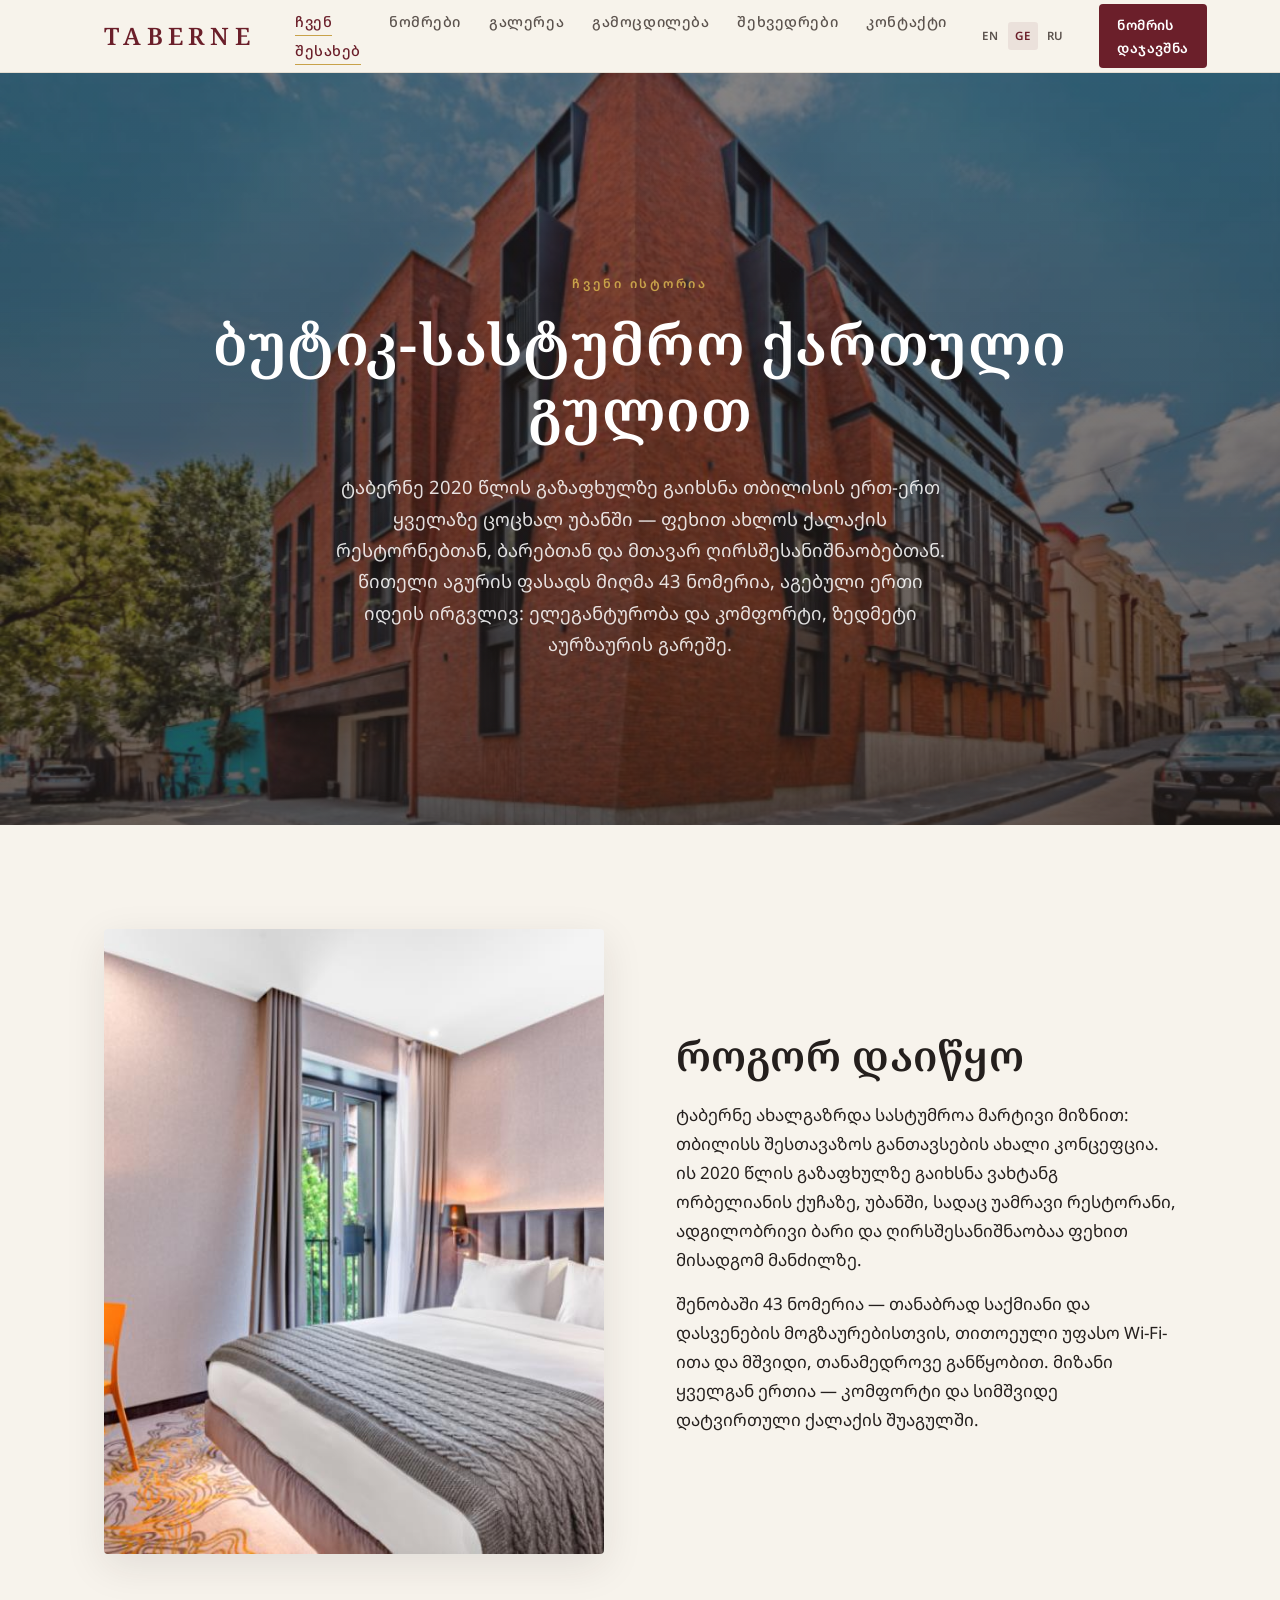
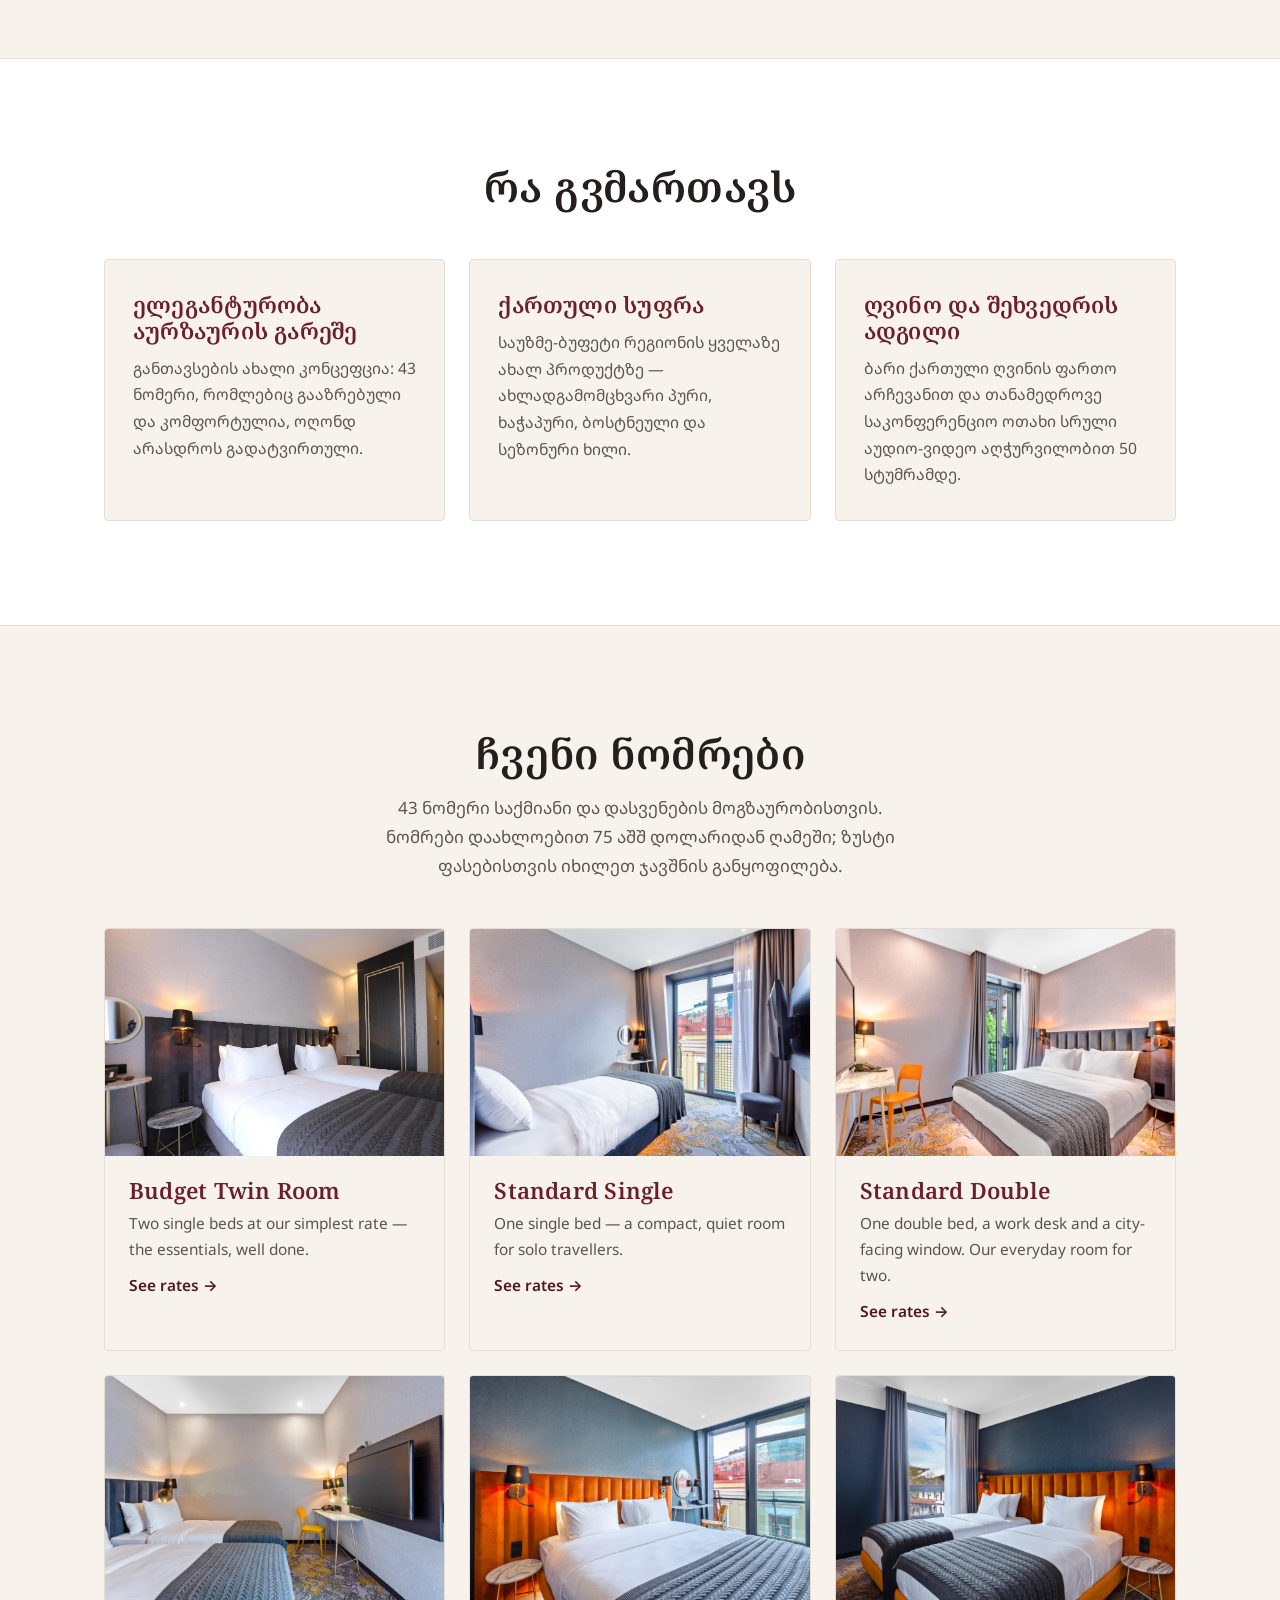
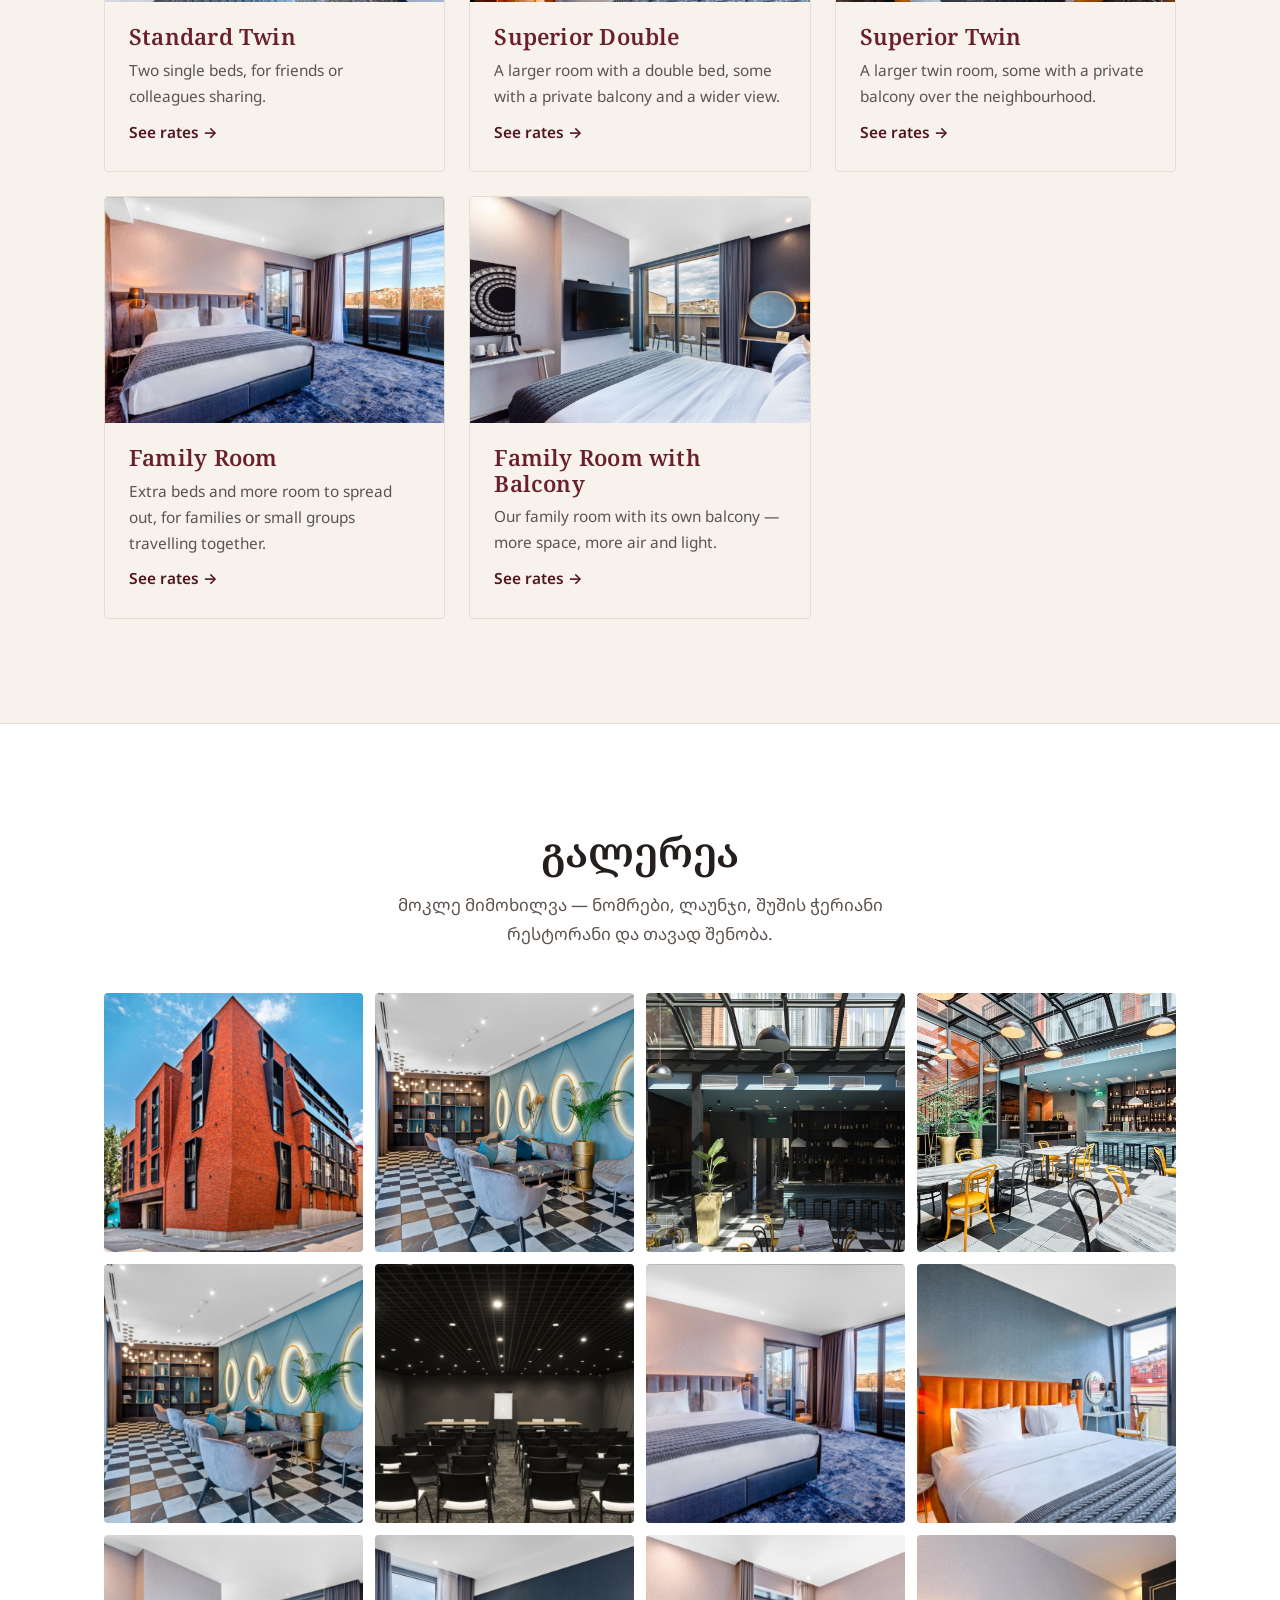
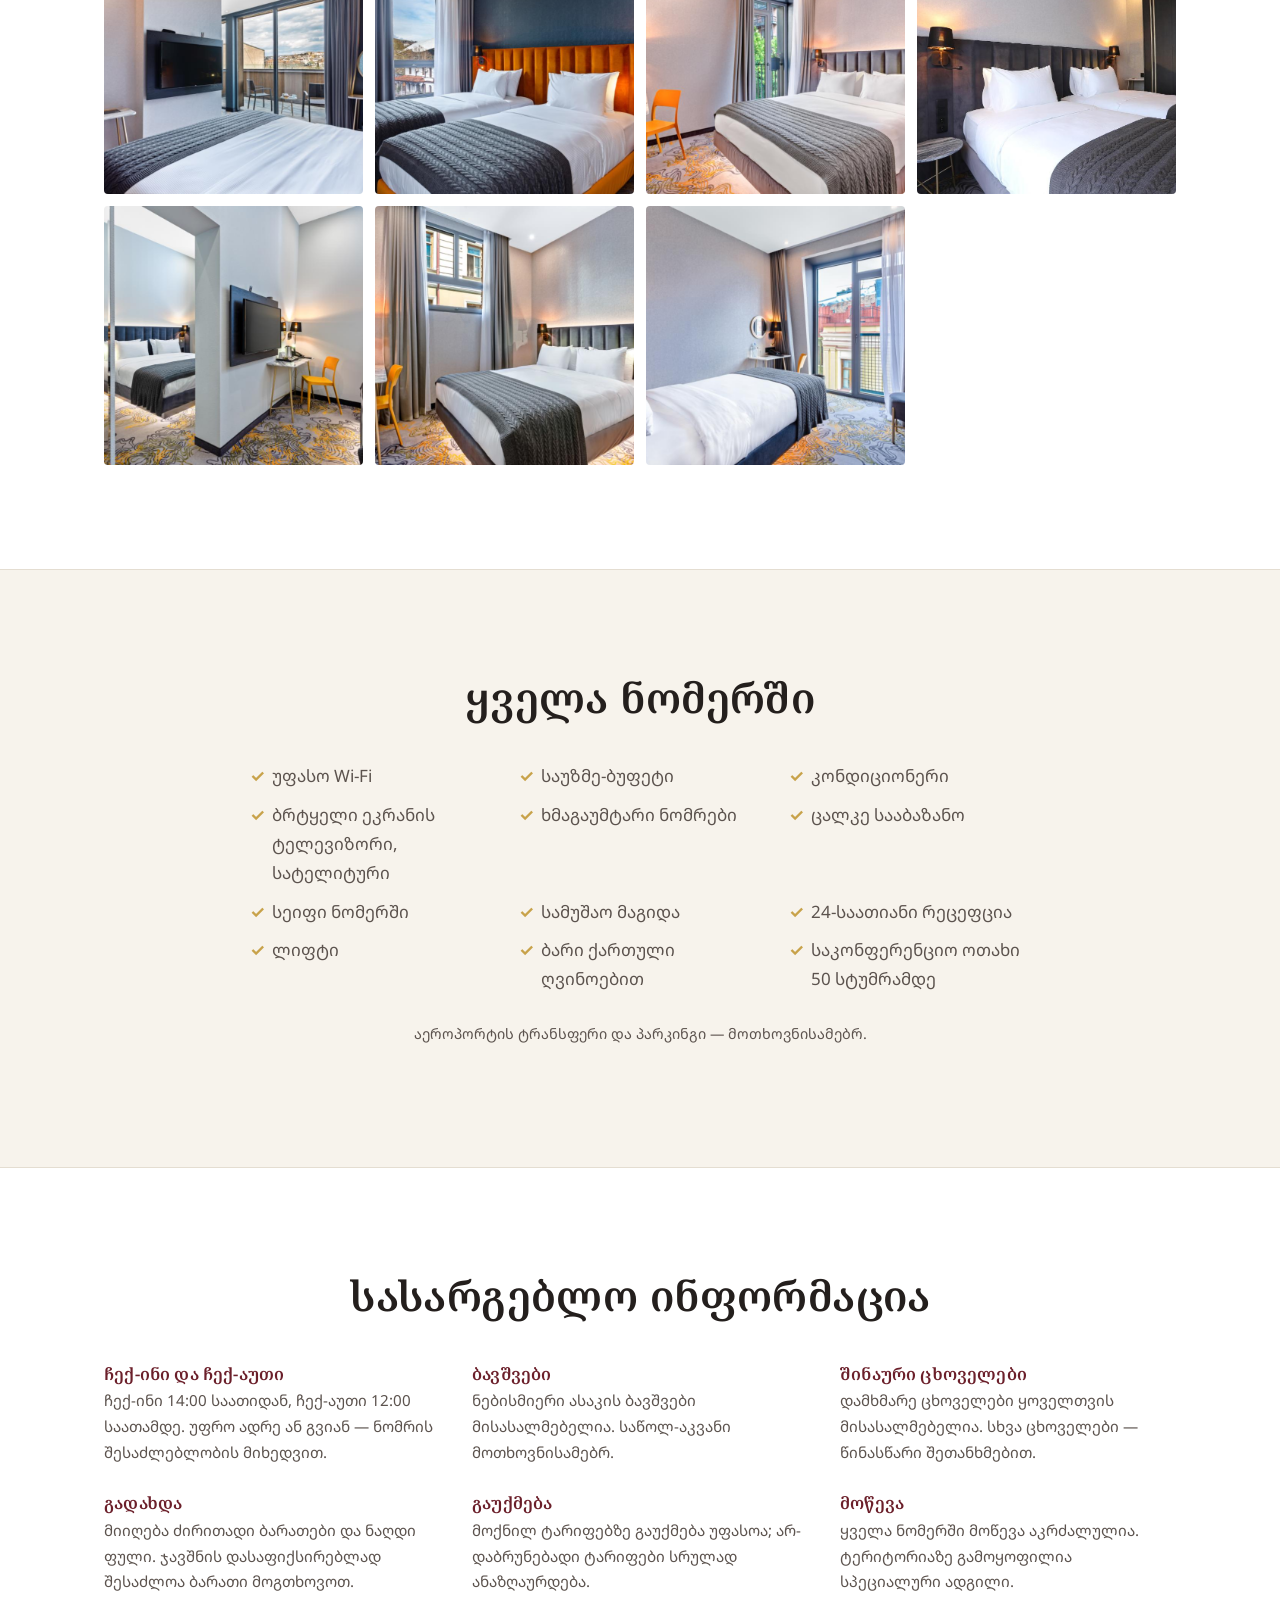
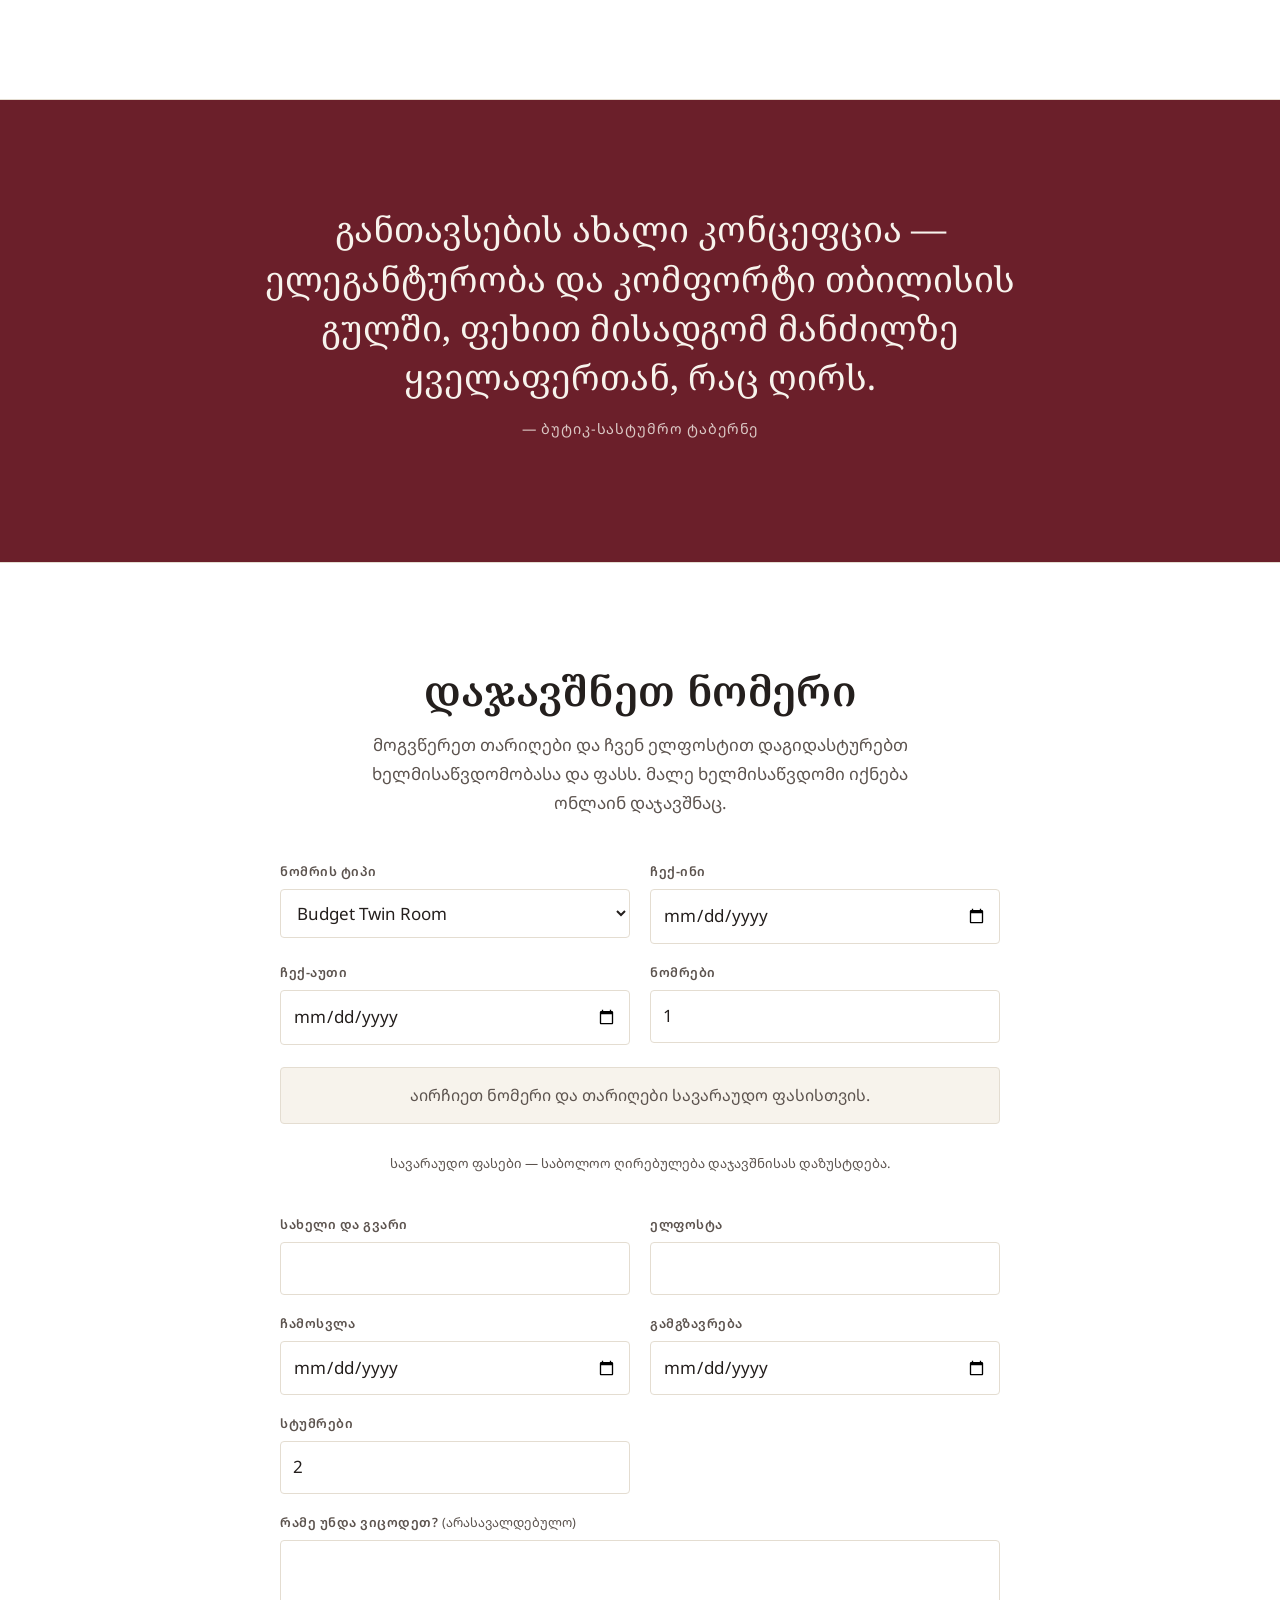
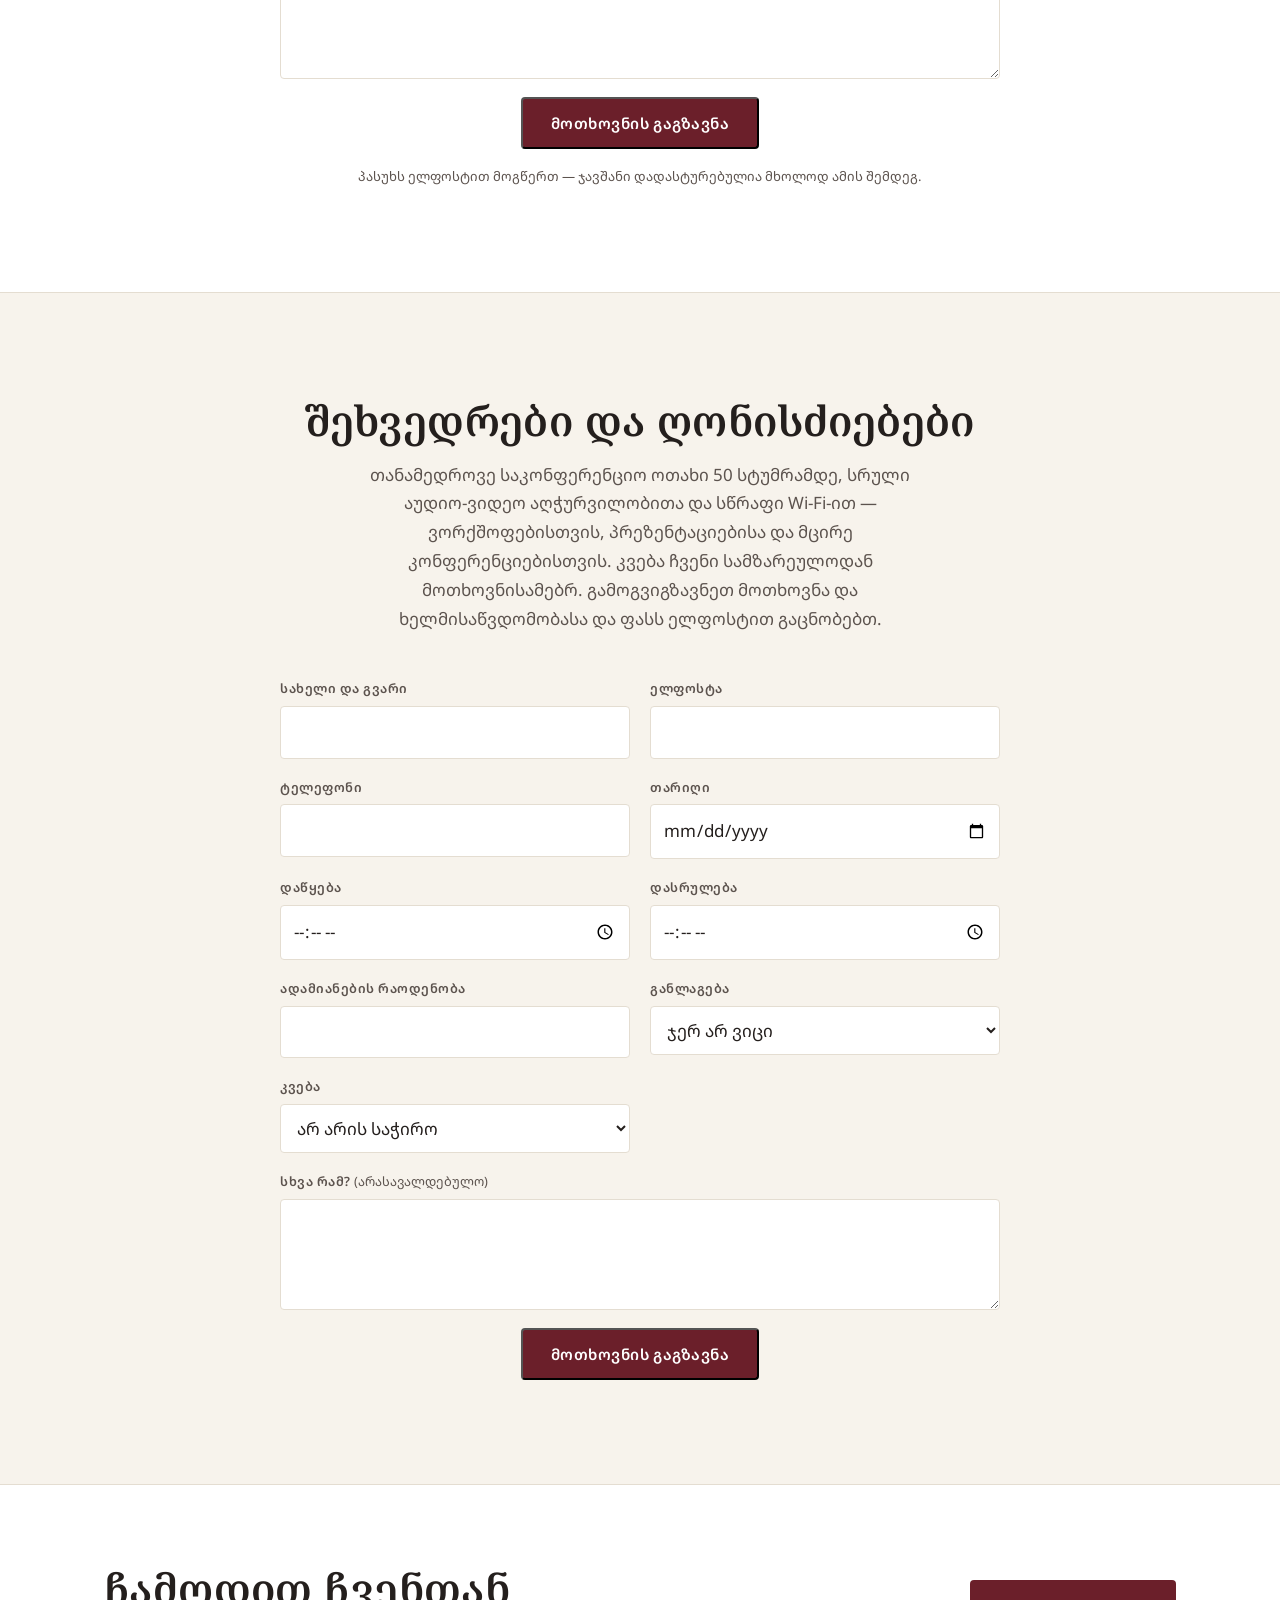
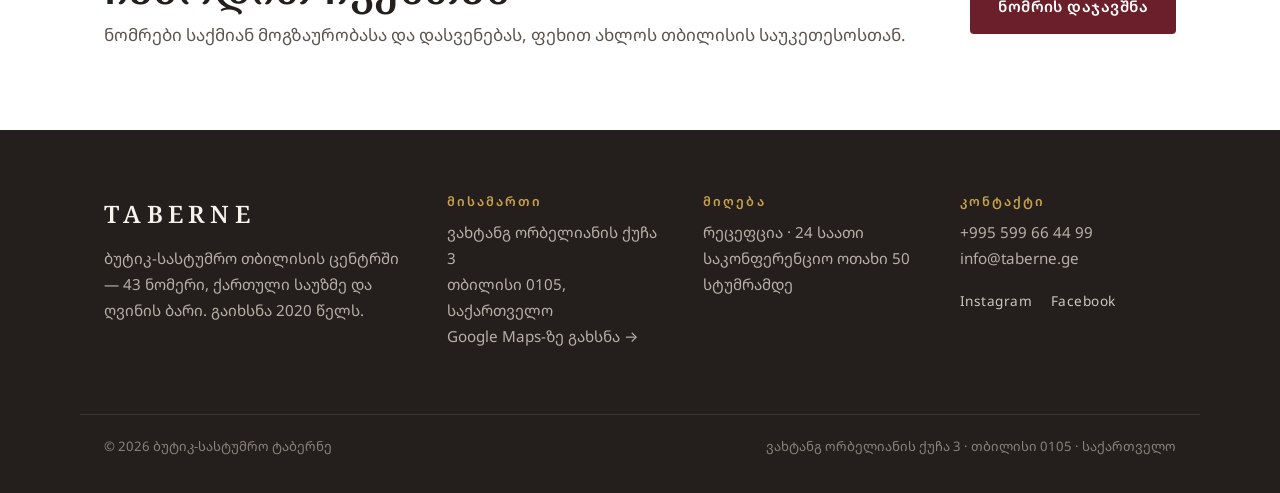
==== commit fd06fa17: "Add a price estimator to the Reserve section (all 3 languages) Pick a room type + check-in/out dates" ====
--- a/ka.html
+++ b/ka.html
@@ -5,15 +5,34 @@
   <meta name="viewport" content="width=device-width, initial-scale=1" />
   <title>ჩვენ შესახებ — ტაბერნე</title>
   <meta name="description" content="ტაბერნე — ბუტიკ-სასტუმრო თბილისის ცენტრში. 43 ნომერი, ქართული საუზმე და ღვინის ბარი. გაიხსნა 2020 წელს." />
+  <link rel="icon" href="favicon.svg" type="image/svg+xml" />
+  <link rel="canonical" href="https://taberne.vercel.app/ka.html" />
   <link rel="preconnect" href="https://fonts.googleapis.com" />
   <link rel="preconnect" href="https://fonts.gstatic.com" crossorigin />
   <link href="https://fonts.googleapis.com/css2?family=Cormorant+Garamond:wght@500;600&family=Inter:wght@400;500;600&family=Noto+Serif+Georgian:wght@500;600&family=Noto+Sans+Georgian:wght@400;500;600&display=swap" rel="stylesheet" />
   <link rel="alternate" hreflang="en" href="index.html" />
   <link rel="alternate" hreflang="ka" href="ka.html" />
   <link rel="alternate" hreflang="ru" href="ru.html" />
+
+  <!-- Social share preview (WhatsApp / Facebook / iMessage / etc.) -->
+  <meta property="og:type" content="website" />
+  <meta property="og:site_name" content="Taberne Boutique Hotel" />
+  <meta property="og:locale" content="ka_GE" />
+  <meta property="og:url" content="https://taberne.vercel.app/ka.html" />
+  <meta property="og:title" content="ტაბერნე — ბუტიკ-სასტუმრო თბილისში" />
+  <meta property="og:description" content="43 ნომერი, ქართული საუზმე და ღვინის ბარი თბილისის ცენტრში. გაიხსნა 2020 წელს." />
+  <meta property="og:image" content="https://taberne.vercel.app/images/gallery-10.jpg" />
+  <meta property="og:image:width" content="1024" />
+  <meta property="og:image:height" content="683" />
+  <meta name="twitter:card" content="summary_large_image" />
+  <meta name="twitter:title" content="ტაბერნე — ბუტიკ-სასტუმრო თბილისში" />
+  <meta name="twitter:description" content="43 ნომერი, ქართული საუზმე და ღვინის ბარი თბილისის ცენტრში. გაიხსნა 2020 წელს." />
+  <meta name="twitter:image" content="https://taberne.vercel.app/images/gallery-10.jpg" />
+
   <link rel="stylesheet" href="css/styles.css" />
   <script src="js/gallery.js" defer></script>
   <script src="js/forms.js" defer></script>
+  <script src="js/calc.js" defer></script>
 </head>
 <body>
   <!-- ============ NAVBAR ============ -->
@@ -286,13 +305,45 @@
           ფასს. მალე ხელმისაწვდომი იქნება ონლაინ დაჯავშნაც.
         </p>
 
+        <div id="calc" class="reserve-form calc"
+             data-prompt="აირჩიეთ ნომერი და თარიღები სავარაუდო ფასისთვის."
+             data-night="ღამე" data-nights="ღამე" data-approx="დაახლ.">
+          <div class="field">
+            <label for="calc-type">ნომრის ტიპი</label>
+            <select id="calc-type" name="type">
+              <option>Budget Twin Room</option>
+              <option>Standard Single</option>
+              <option>Standard Double</option>
+              <option>Standard Twin</option>
+              <option>Superior Double</option>
+              <option>Superior Twin</option>
+              <option>Family Room</option>
+              <option>Family Room with Balcony</option>
+            </select>
+          </div>
+          <div class="field">
+            <label for="calc-in">ჩექ-ინი</label>
+            <input id="calc-in" name="checkin" type="date" />
+          </div>
+          <div class="field">
+            <label for="calc-out">ჩექ-აუთი</label>
+            <input id="calc-out" name="checkout" type="date" />
+          </div>
+          <div class="field">
+            <label for="calc-rooms">ნომრები</label>
+            <input id="calc-rooms" name="rooms" type="number" min="1" max="10" value="1" />
+          </div>
+          <p class="calc-out field--full">აირჩიეთ ნომერი და თარიღები სავარაუდო ფასისთვის.</p>
+          <p class="calc-note field--full">სავარაუდო ფასები &mdash; საბოლოო ღირებულება დაჯავშნისას დაზუსტდება.</p>
+        </div>
+
         <!-- Real-time booking engine (area.ly — Taberne property 134) -->
         <div class="booking-embed">
           <div id="ar-root" data-property="134"></div>
         </div>
 
         <div class="reserve-fallback">
-          <form id="reserve-form" class="reserve-form w3form" novalidate
+          <form id="reserve-form" class="reserve-form w3form" action="https://formsubmit.co/nikolozbalanchivadze4@gmail.com" method="POST" novalidate
                 data-subject="Room request - Taberne website"
                 data-sending="იგზავნება..."
                 data-ok="მადლობა — თქვენი მოთხოვნა მიღებულია, დაგიკავშირდებით ელფოსტით."
@@ -321,7 +372,8 @@
               <label for="rf-message">რამე უნდა ვიცოდეთ? <span class="opt">(არასავალდებულო)</span></label>
               <textarea id="rf-message" name="message" rows="4"></textarea>
             </div>
-            <input type="checkbox" name="botcheck" class="hp" tabindex="-1" autocomplete="off" aria-hidden="true" />
+            <input type="hidden" name="_captcha" value="false" />
+            <input type="checkbox" name="_honey" class="hp" tabindex="-1" autocomplete="off" aria-hidden="true" />
             <div class="field field--full form-actions">
               <button type="submit" class="btn">მოთხოვნის გაგზავნა</button>
               <p class="form-note">პასუხს ელფოსტით მოგწერთ — ჯავშანი დადასტურებულია მხოლოდ ამის შემდეგ.</p>
@@ -344,7 +396,7 @@
           ელფოსტით გაცნობებთ.
         </p>
 
-        <form class="reserve-form w3form" novalidate
+        <form class="reserve-form w3form" action="https://formsubmit.co/nikolozbalanchivadze4@gmail.com" method="POST" novalidate
               data-subject="Meeting room enquiry - Taberne website"
               data-sending="იგზავნება..."
               data-ok="მადლობა — თქვენი მოთხოვნა მიღებულია. ხელმისაწვდომობასა და ფასს ელფოსტით მოგწერთ."
@@ -400,7 +452,8 @@
             <label for="mf-message">სხვა რამ? <span class="opt">(არასავალდებულო)</span></label>
             <textarea id="mf-message" name="message" rows="3"></textarea>
           </div>
-          <input type="checkbox" name="botcheck" class="hp" tabindex="-1" autocomplete="off" aria-hidden="true" />
+          <input type="hidden" name="_captcha" value="false" />
+            <input type="checkbox" name="_honey" class="hp" tabindex="-1" autocomplete="off" aria-hidden="true" />
           <div class="field field--full form-actions">
             <button type="submit" class="btn">მოთხოვნის გაგზავნა</button>
           </div>
--- a/css/styles.css
+++ b/css/styles.css
@@ -37,6 +37,7 @@
   color: var(--ink);
   background: var(--cream);
   -webkit-font-smoothing: antialiased;
+  overflow-x: clip;          /* nothing can push the page wider than the screen */
 }
 
 img { max-width: 100%; display: block; }
@@ -330,9 +331,9 @@
   .footer-grid { grid-template-columns: 1fr 1fr; }
 }
 
-@media (max-width: 720px) {
+@media (max-width: 920px) {
   .nav-burger { display: block; }
-  .lang-switch { margin-left: 0; }
+  .nav .lang-switch { margin-left: 0; margin-top: 8px; }
 
   .nav {
     position: absolute;
@@ -341,22 +342,25 @@
     align-items: flex-start;
     gap: 8px;
     background: var(--cream);
-    border-bottom: 1px solid var(--line);
-    padding: 16px 24px 24px;
+    padding: 0 24px;
     max-height: 0;
     overflow: hidden;
-    transition: max-height var(--transition), padding var(--transition);
+    border-bottom: 0 solid var(--line);
+    transition: max-height var(--transition), padding var(--transition), border-width var(--transition);
   }
   .nav-toggle:checked ~ .nav {
-    max-height: 340px;
-    padding-block: 16px 24px;
+    max-height: 85vh;
+    overflow-y: auto;
+    padding: 12px 24px 22px;
+    border-bottom-width: 1px;
   }
 
   .nav-list {
     flex-direction: column;
-    gap: 14px;
+    gap: 2px;
     width: 100%;
   }
+  .nav-list a { display: block; width: 100%; padding: 11px 0; }
 
   .nav-toggle:checked ~ .nav-burger span:nth-child(1) { transform: translateY(7px) rotate(45deg); }
   .nav-toggle:checked ~ .nav-burger span:nth-child(2) { opacity: 0; }
@@ -391,6 +395,7 @@
 .reserve-form input,
 .reserve-form textarea {
   width: 100%;
+  max-width: 100%;
   padding: 11px 12px;
   font: inherit;
   color: var(--ink);
@@ -566,7 +571,7 @@
 .lightbox-next { right: 6px; }
 
 /* ---------- Web3Forms: status message, select, honeypot ---------- */
-.hp { position: absolute; left: -9999px; width: 1px; height: 1px; opacity: 0; overflow: hidden; }
+.hp { display: none; }
 
 .form-status {
   margin: 6px 0 0;
@@ -579,6 +584,7 @@
 
 .reserve-form select {
   width: 100%;
+  max-width: 100%;
   padding: 11px 12px;
   font: inherit;
   color: var(--ink);
@@ -594,3 +600,30 @@
 }
 
 #meetings .reserve-form { margin-top: 40px; }
+
+.form-status.is-info { background: #e9eef6; color: #274b8a; border: 1px solid #bcccdf; }
+
+/* ---------- Price estimator ---------- */
+.calc { max-width: 720px; margin: 0 auto 40px; }
+.calc-out {
+  margin: 4px 0 0;
+  padding: 14px 16px;
+  border-radius: var(--radius);
+  background: var(--cream);
+  border: 1px solid var(--line);
+  font-size: 1rem;
+  color: var(--ink-soft);
+  text-align: center;
+}
+.calc-out.has-value {
+  font-family: var(--font-head);
+  font-size: 1.35rem;
+  color: var(--wine);
+  background: #fff;
+}
+.calc-note {
+  margin: 10px 0 0 !important;
+  font-size: 0.82rem;
+  color: var(--ink-soft);
+  text-align: center;
+}
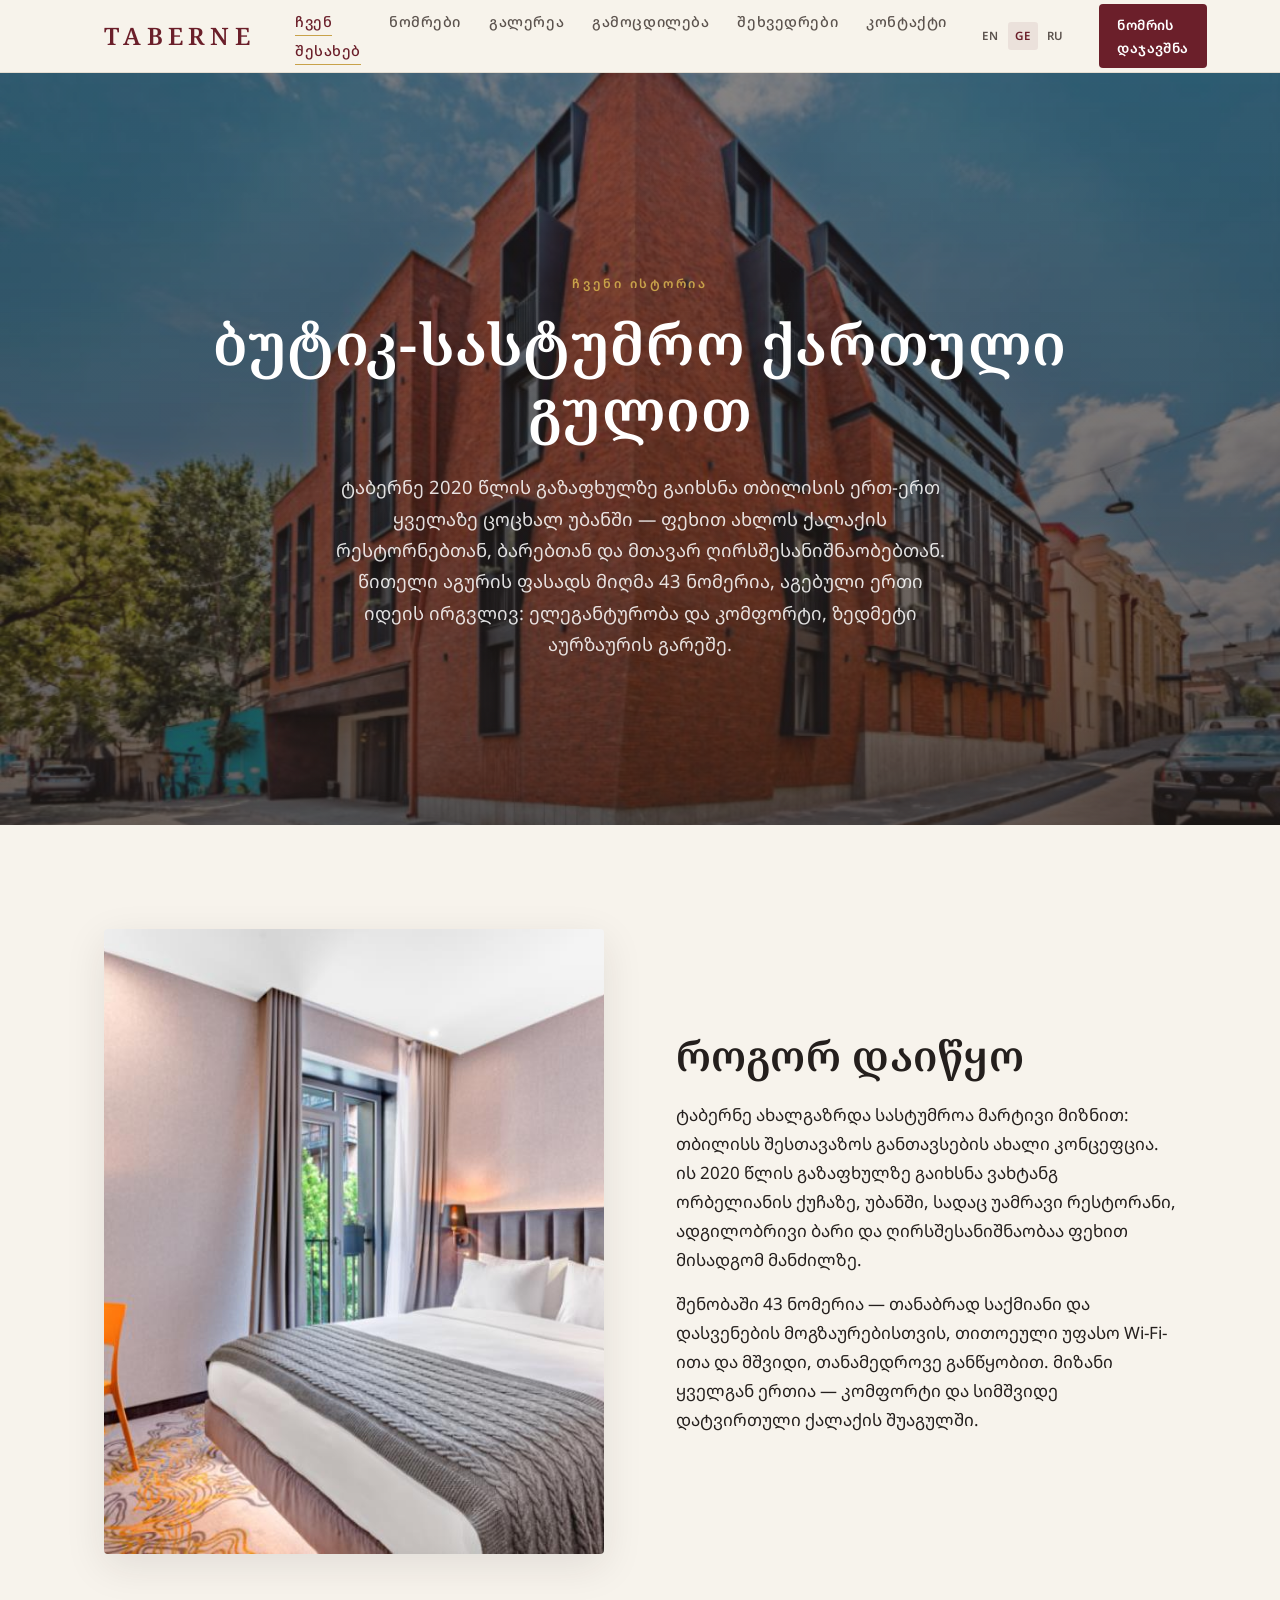
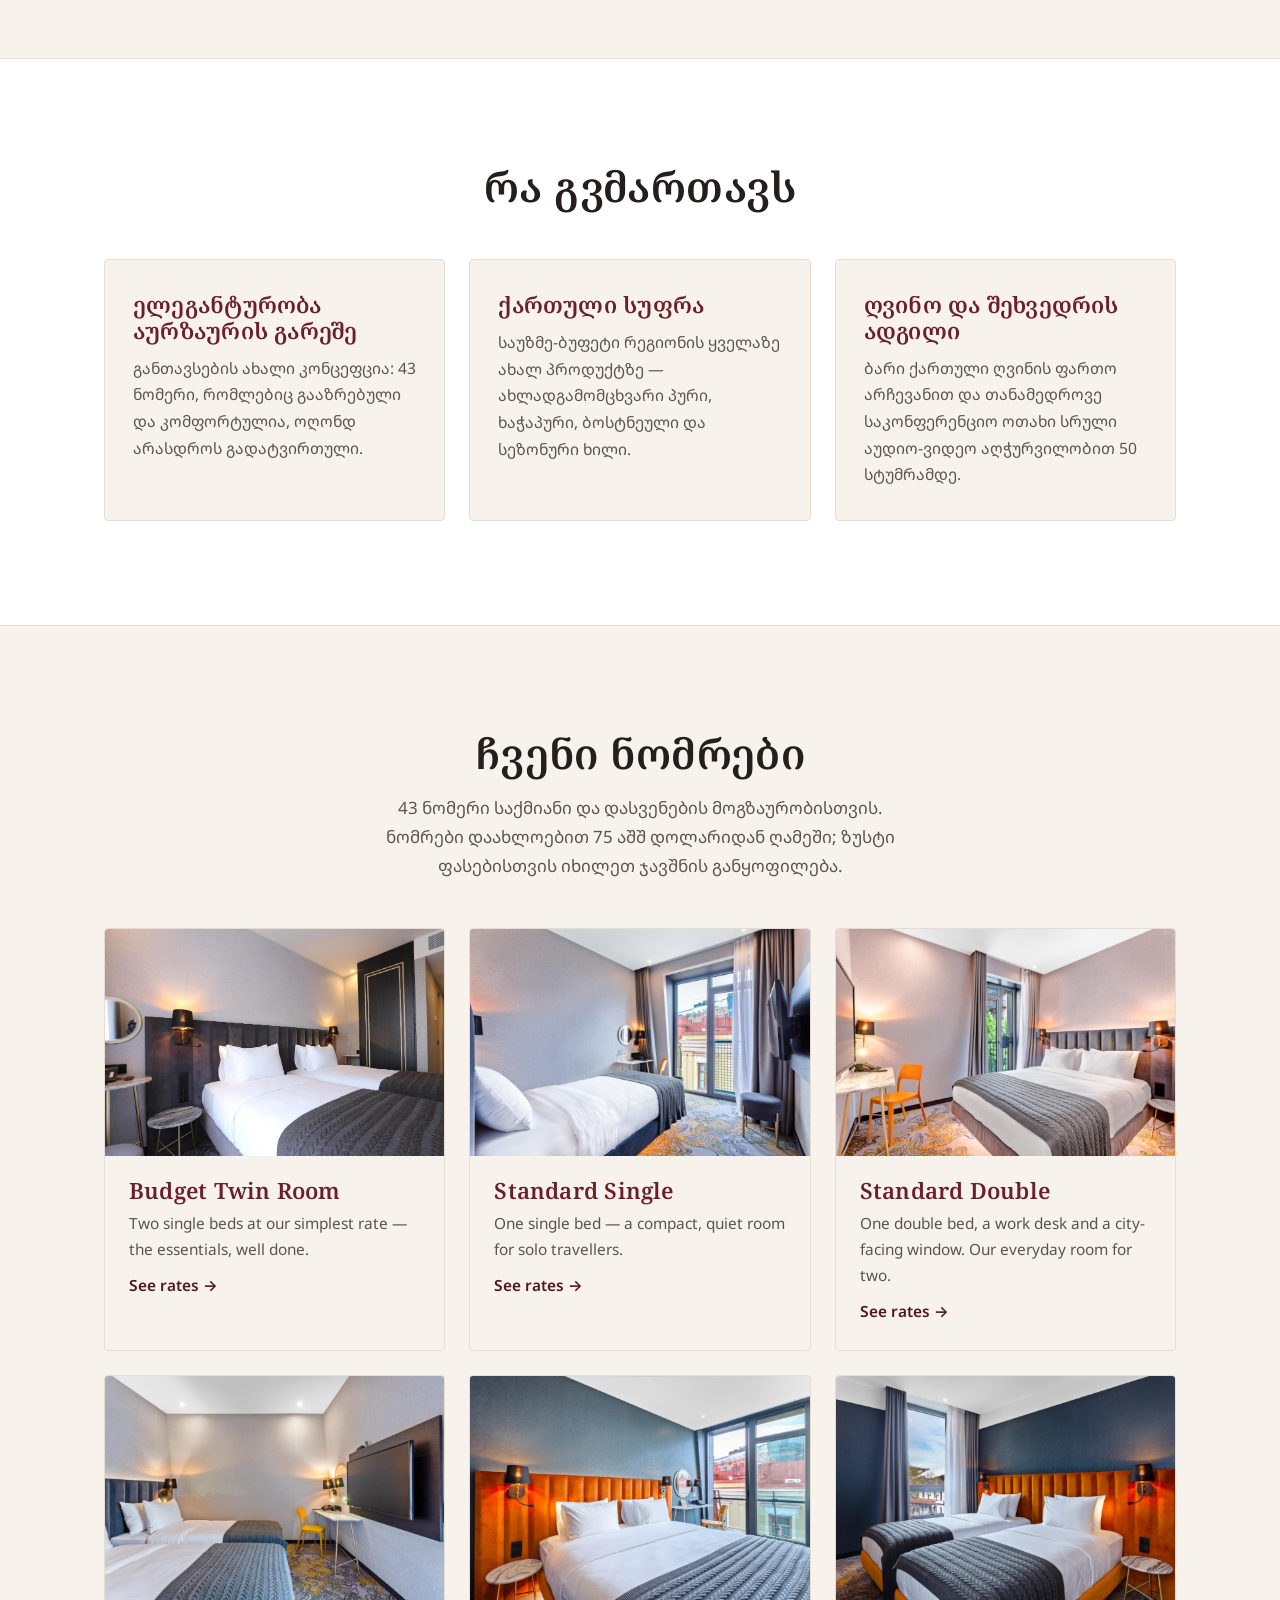
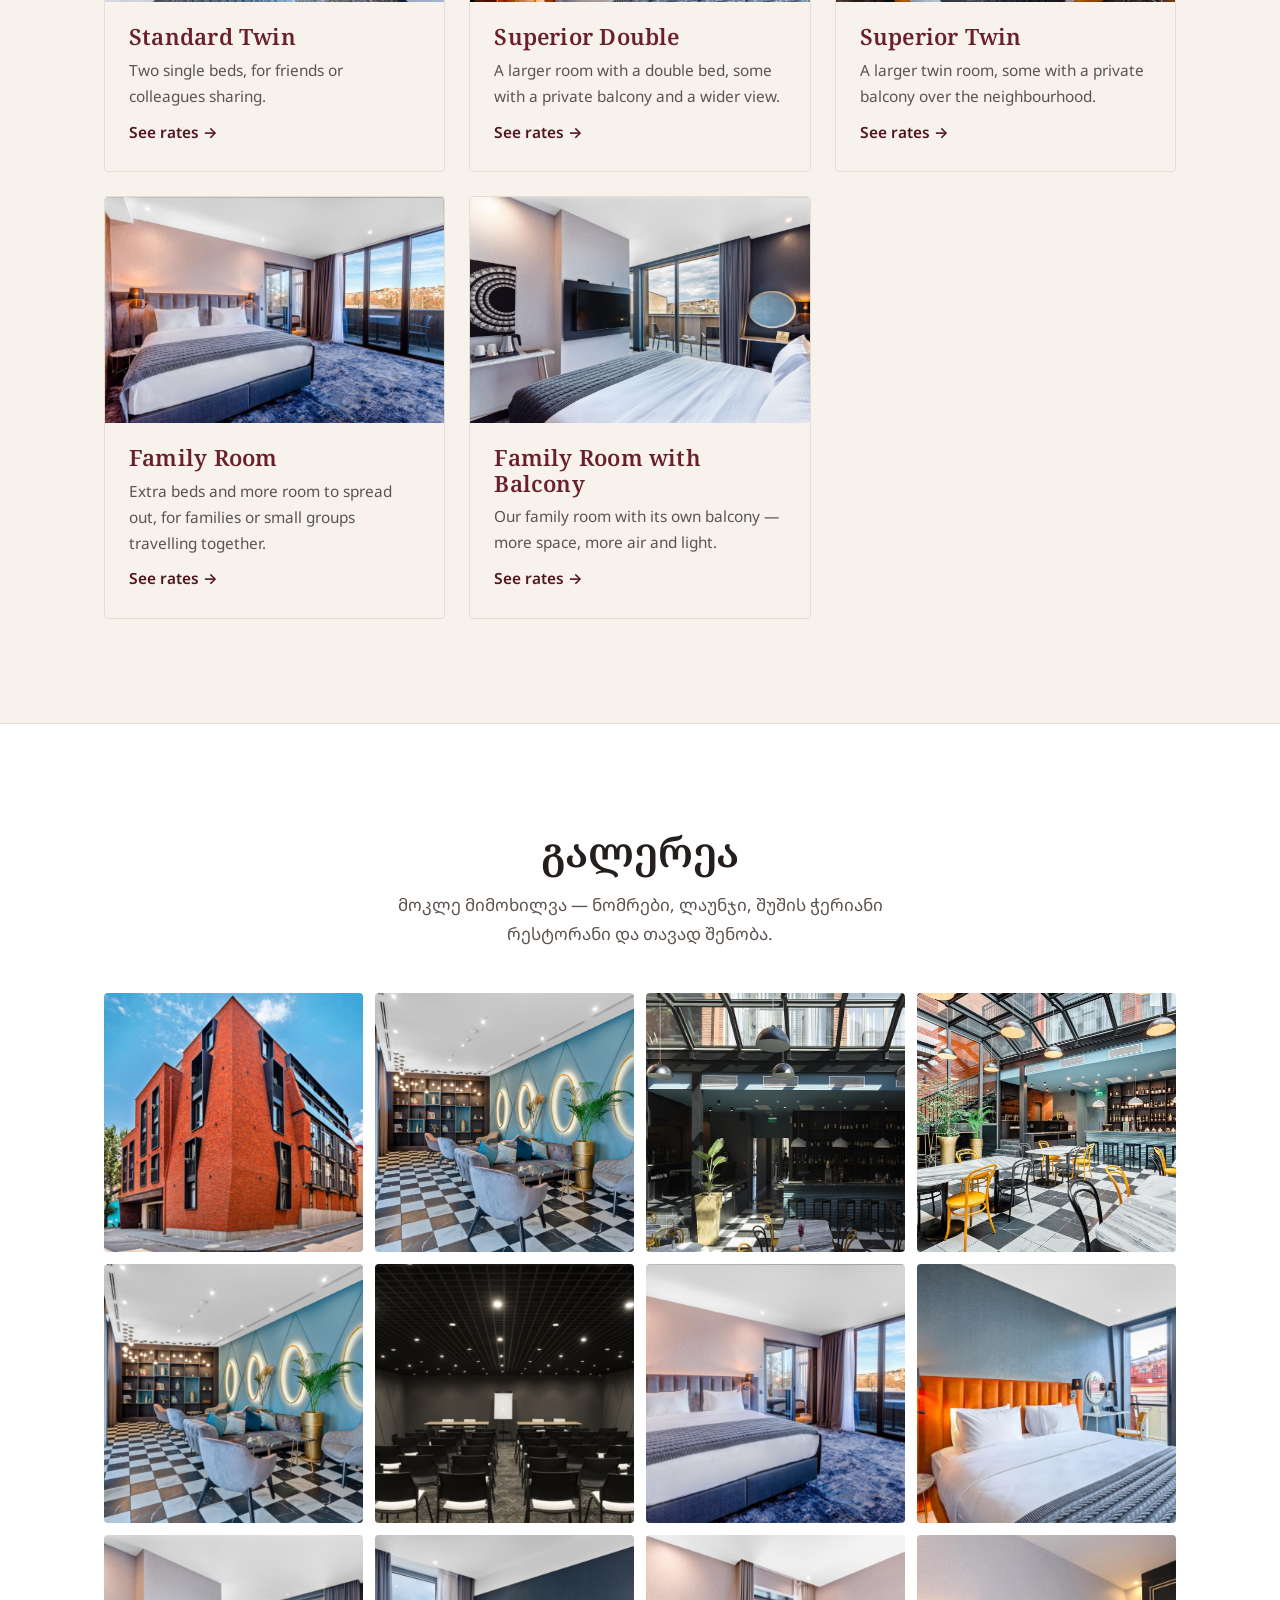
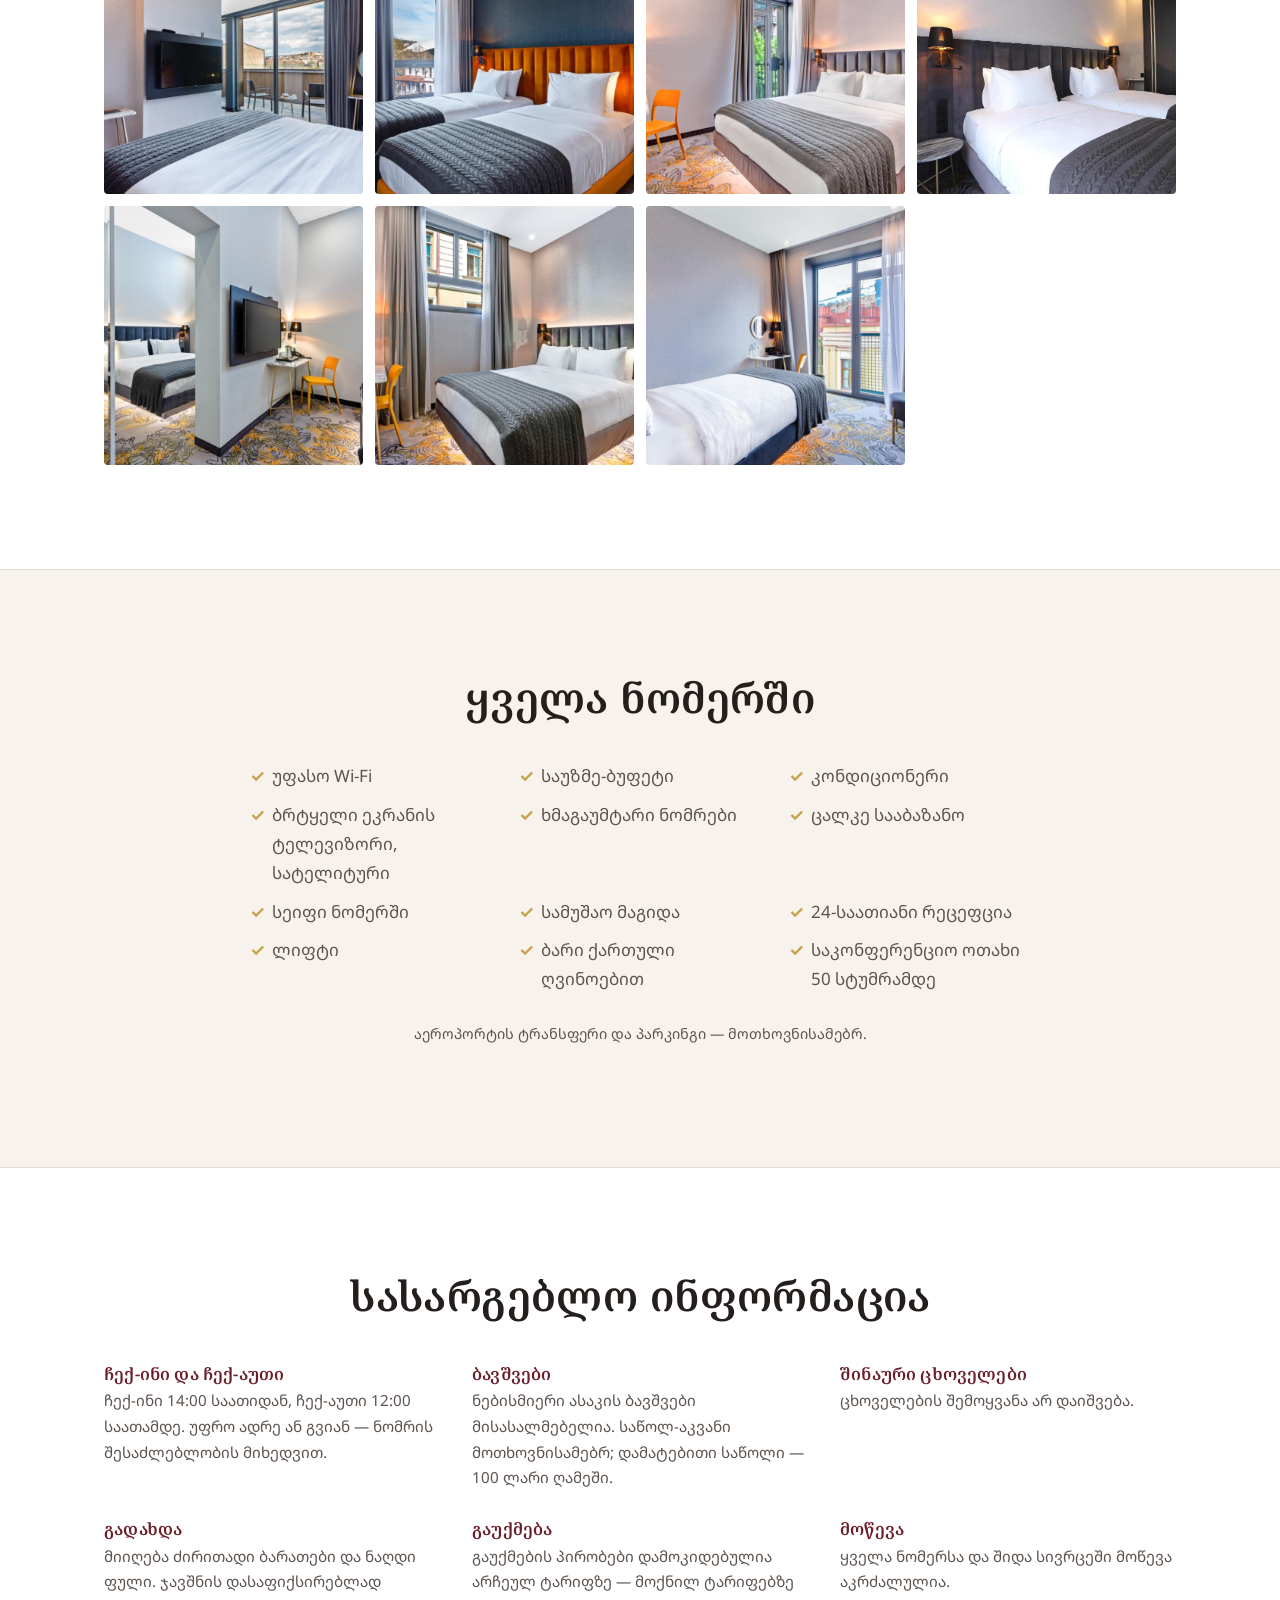
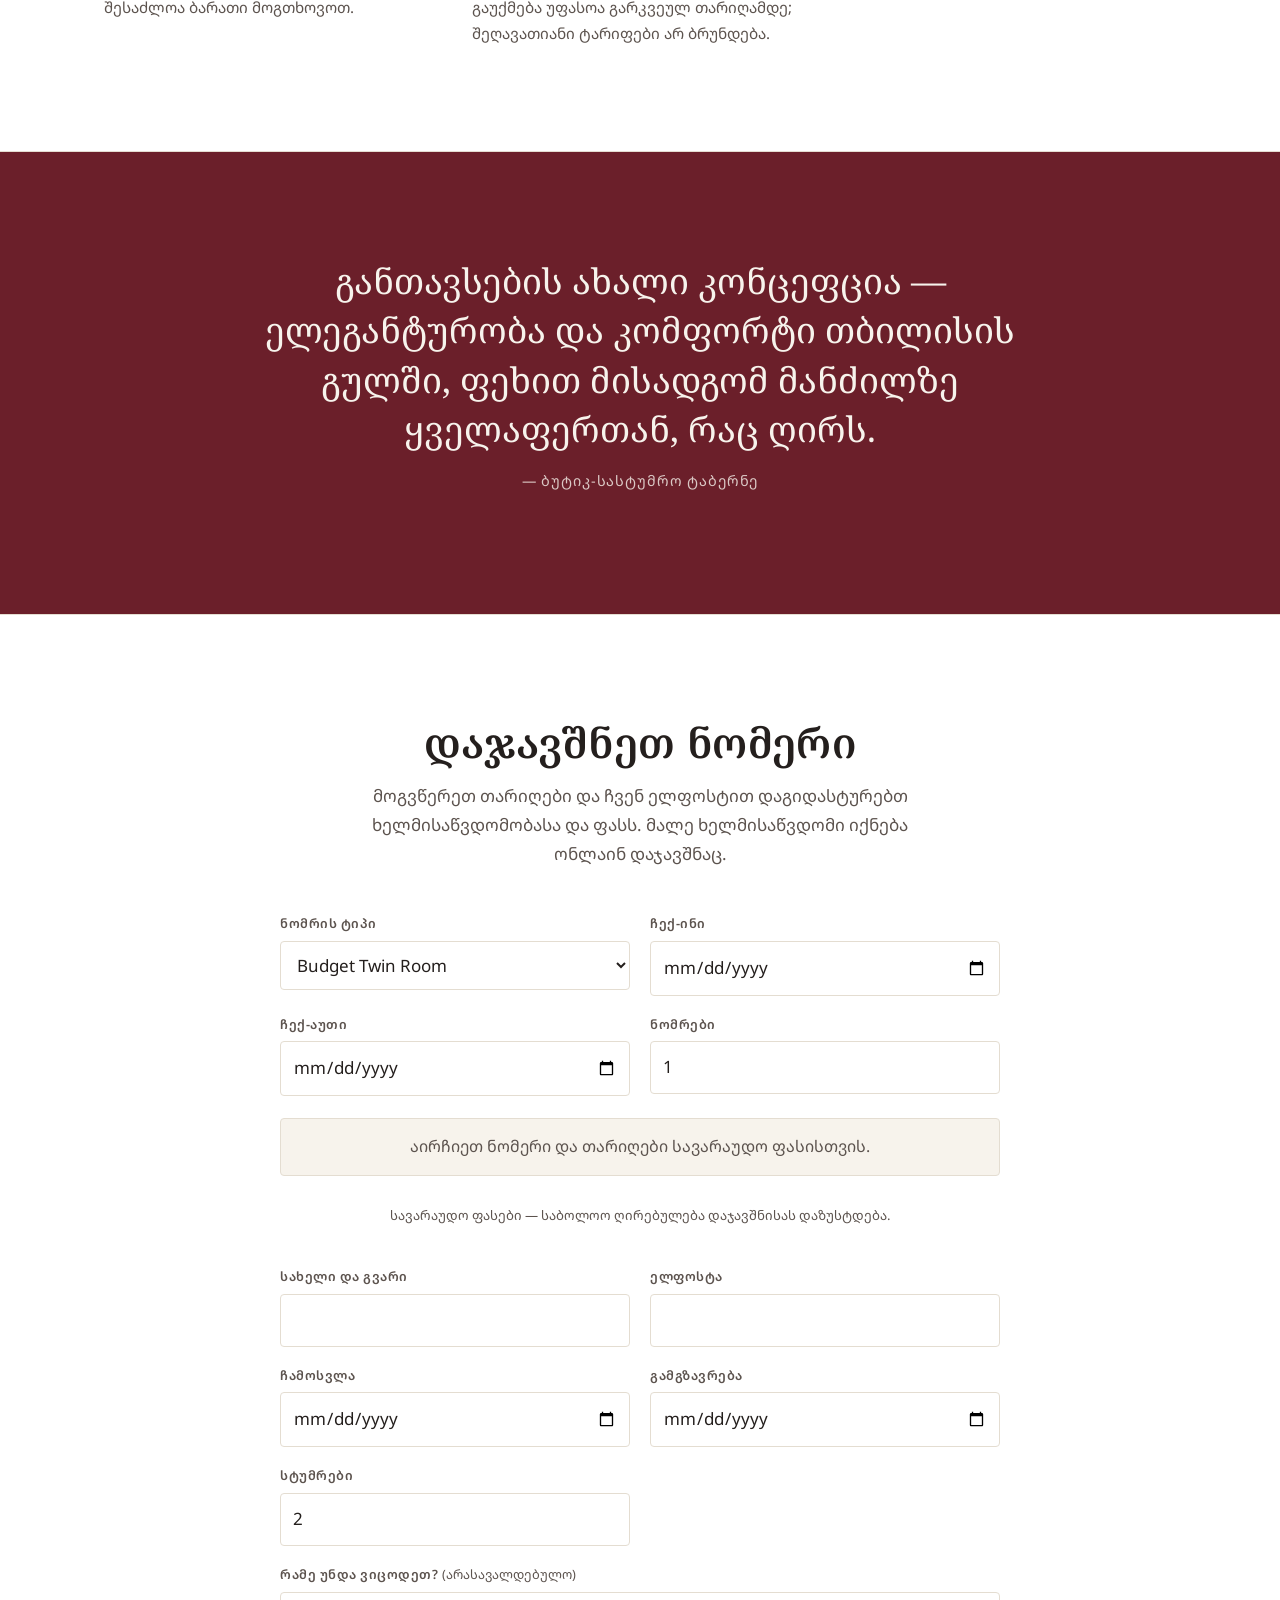
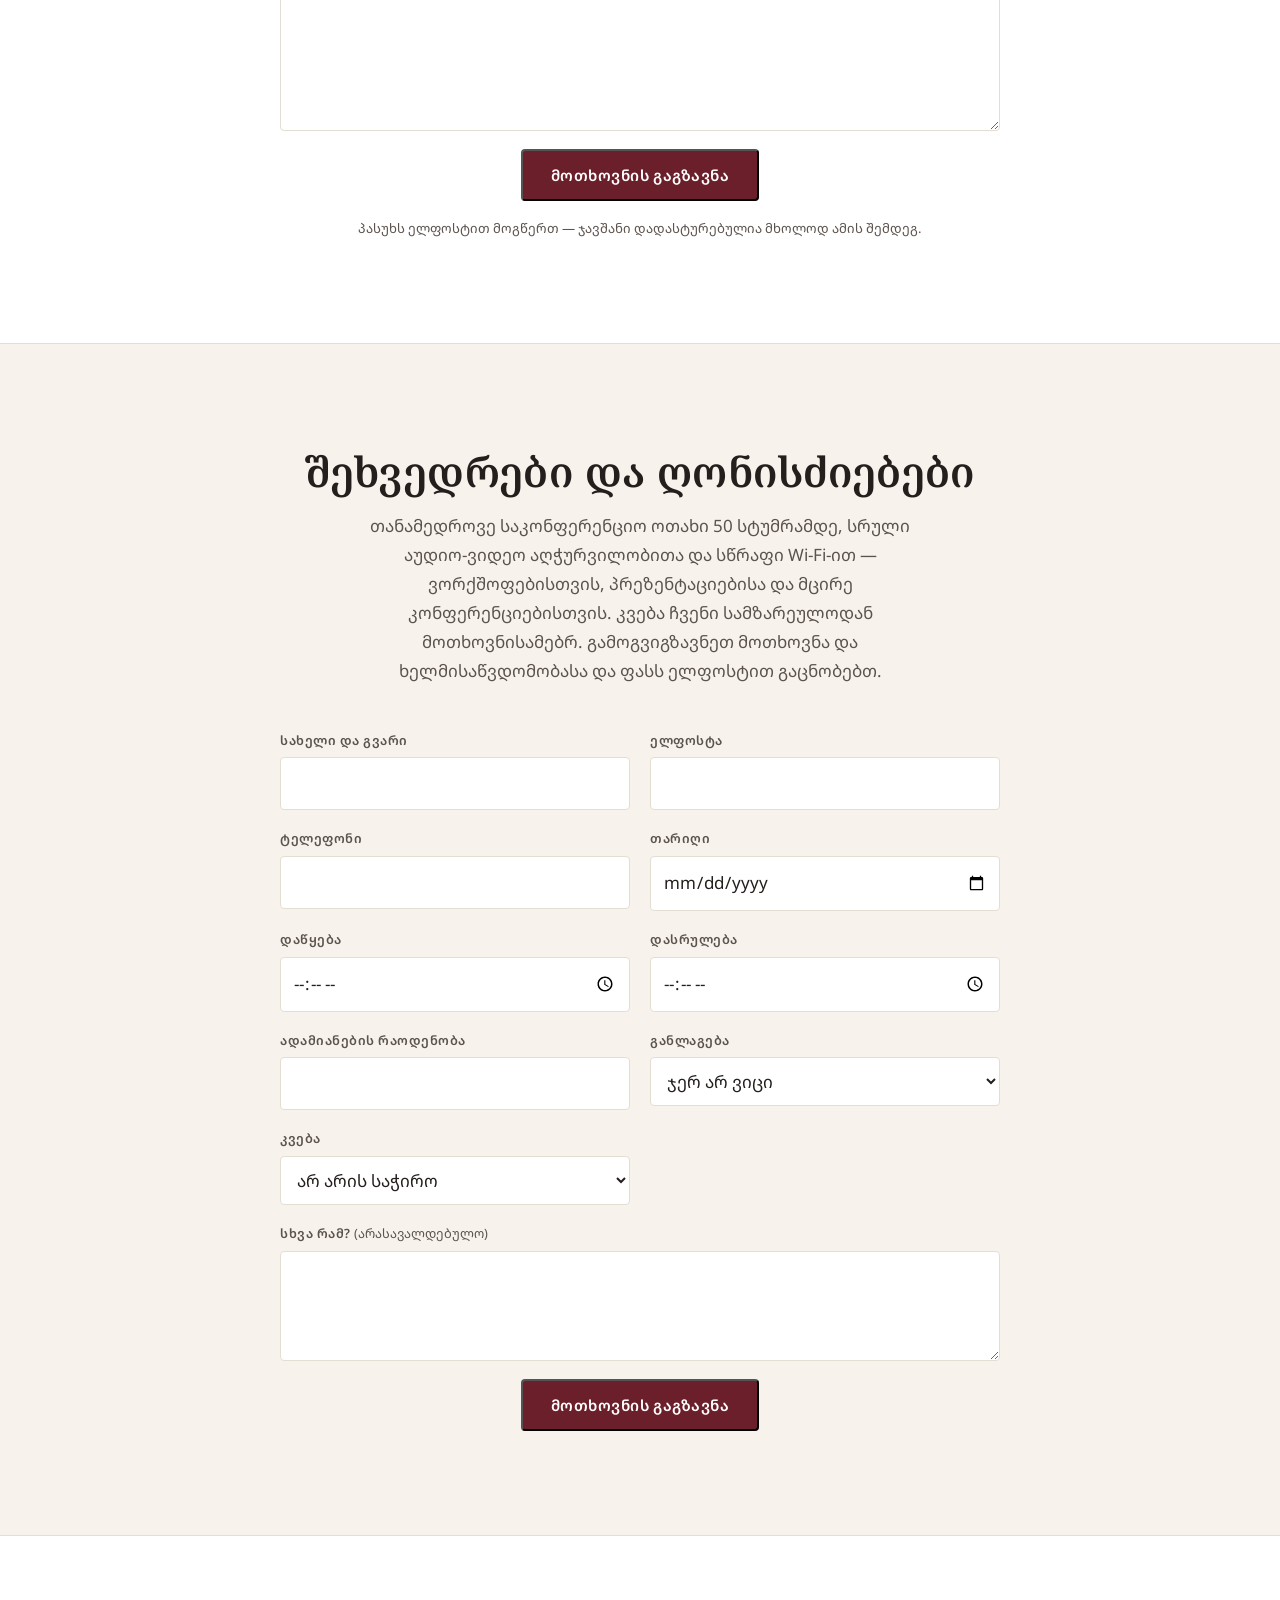
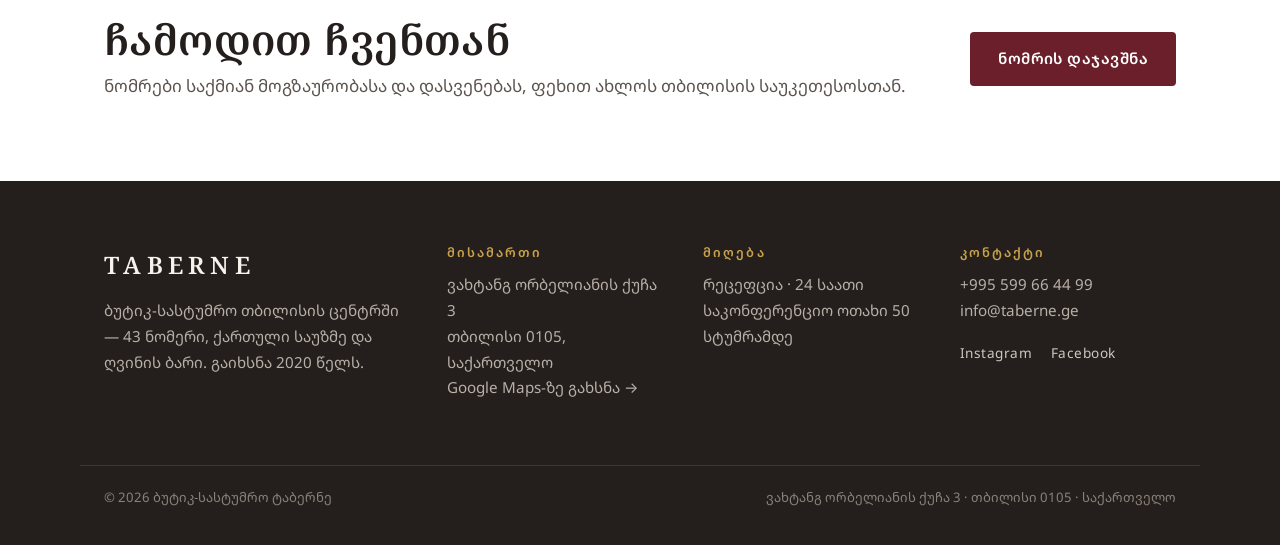
==== commit 2bfbcb20: "Good to know: use verified policies from the hotel's public listings Check-in 14:00 / check-out 12:0" ====
--- a/ka.html
+++ b/ka.html
@@ -263,11 +263,11 @@
           </div>
           <div>
             <h3>ბავშვები</h3>
-            <p>ნებისმიერი ასაკის ბავშვები მისასალმებელია. საწოლ-აკვანი მოთხოვნისამებრ.</p>
+            <p>ნებისმიერი ასაკის ბავშვები მისასალმებელია. საწოლ-აკვანი მოთხოვნისამებრ; დამატებითი საწოლი — 100 ლარი ღამეში.</p>
           </div>
           <div>
             <h3>შინაური ცხოველები</h3>
-            <p>დამხმარე ცხოველები ყოველთვის მისასალმებელია. სხვა ცხოველები &mdash; წინასწარი შეთანხმებით.</p>
+            <p>ცხოველების შემოყვანა არ დაიშვება.</p>
           </div>
           <div>
             <h3>გადახდა</h3>
@@ -275,11 +275,11 @@
           </div>
           <div>
             <h3>გაუქმება</h3>
-            <p>მოქნილ ტარიფებზე გაუქმება უფასოა; არ-დაბრუნებადი ტარიფები სრულად ანაზღაურდება.</p>
+            <p>გაუქმების პირობები დამოკიდებულია არჩეულ ტარიფზე — მოქნილ ტარიფებზე გაუქმება უფასოა გარკვეულ თარიღამდე; შეღავათიანი ტარიფები არ ბრუნდება.</p>
           </div>
           <div>
             <h3>მოწევა</h3>
-            <p>ყველა ნომერში მოწევა აკრძალულია. ტერიტორიაზე გამოყოფილია სპეციალური ადგილი.</p>
+            <p>ყველა ნომერსა და შიდა სივრცეში მოწევა აკრძალულია.</p>
           </div>
         </div>
       </div>
